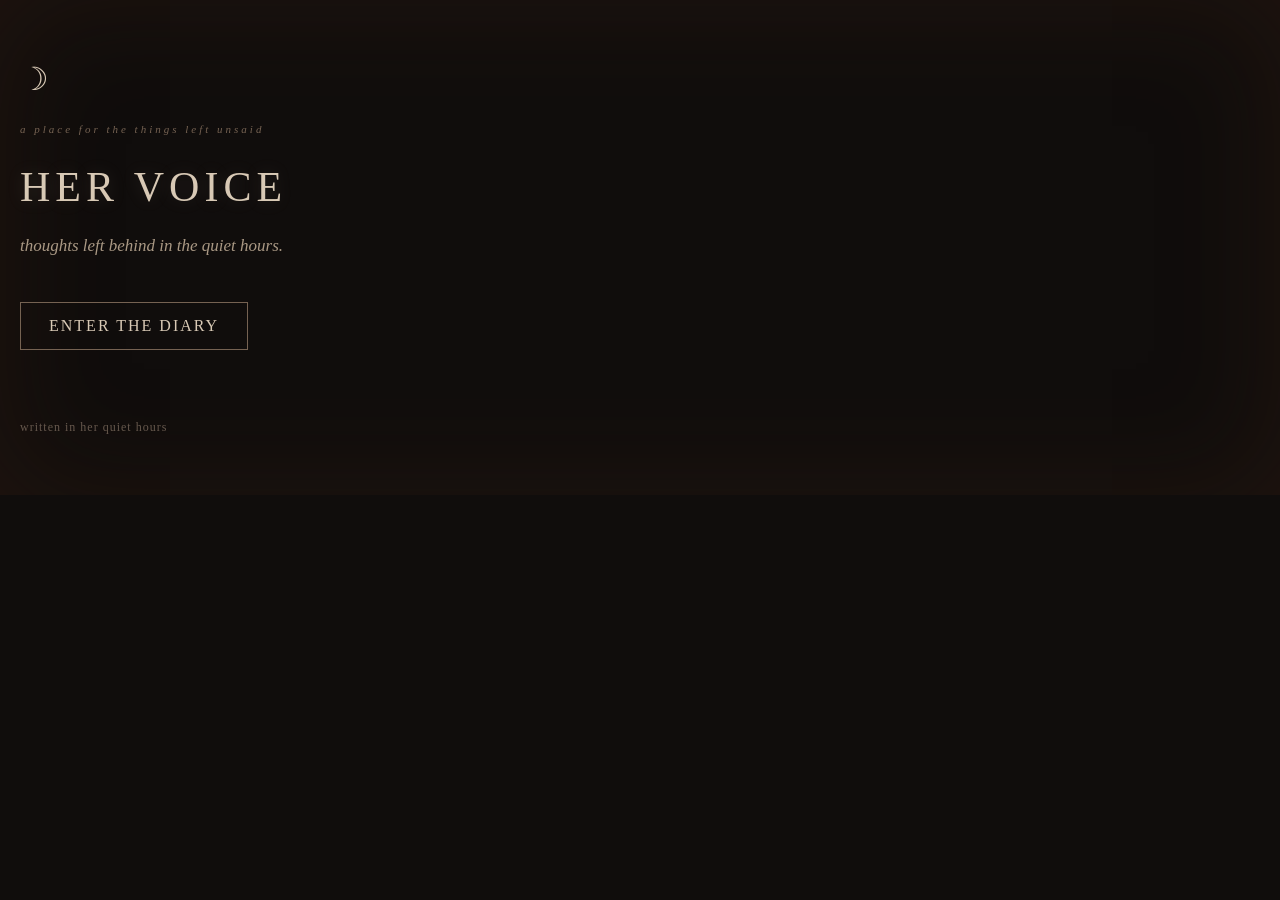
==== index.html @ bef8f1d9 "Add files via upload" ====
<!DOCTYPE html>
<html lang="en">
<head>
    <meta charset="UTF-8">
    <meta name="viewport" content="width=device-width, initial-scale=1.0">

  <title>Her Voice</title>

    <style>
        body {
    margin: 0;
    background: #100d0c;
    color: #d8c9b5;
    font-family: Georgia, serif;
    box-shadow: inset 0 0 120px rgba(80, 45, 25, 0.25);
        }

        .container {
            width: 85%;
            max-width: 700px;
            padding: 60px 20px;
        }

        .symbol {
            font-size: 32px;
            margin-bottom: 25px;
        }

        h1 {
    font-size: 42px;
    font-weight: normal;
    letter-spacing: 5px;
    margin-bottom: 20px;
    text-shadow: 0 0 18px rgba(216, 201, 181, 0.15);
        }

        .subtitle {
            font-style: italic;
            line-height: 1.8;
            color: #a99884;
            font-size: 17px;
            margin-bottom: 40px;
        }
      .welcome {
    color: #756252;
    font-size: 11px;
    letter-spacing: 3px;
    font-style: italic;
    margin-bottom: 25px;
      }

        .enter {
            display: inline-block;
            padding: 14px 28px;
            border: 1px solid #756252;
            color: #d8c9b5;
            text-decoration: none;
            letter-spacing: 2px;
            transition: 0.3s;
        }

        .enter:hover {
    background: #2a211d;
    letter-spacing: 3px;
        }

        .footer {
            margin-top: 70px;
            font-size: 12px;
            color: #66584d;
            letter-spacing: 1px;
        }
    </style>
</head>

<body>

    <div class="container">

        <div class="symbol">☽</div>

        <p class="welcome">a place for the things left unsaid</p>

<h1>HER VOICE</h1>

        <p class="subtitle">
    thoughts left behind in the quiet hours.
        </p>

        <a href="diary.html" class="enter">
            ENTER THE DIARY
        </a>

        <div class="footer">
            written in her quiet hours
        </div>

    </div>

</body>
</html>
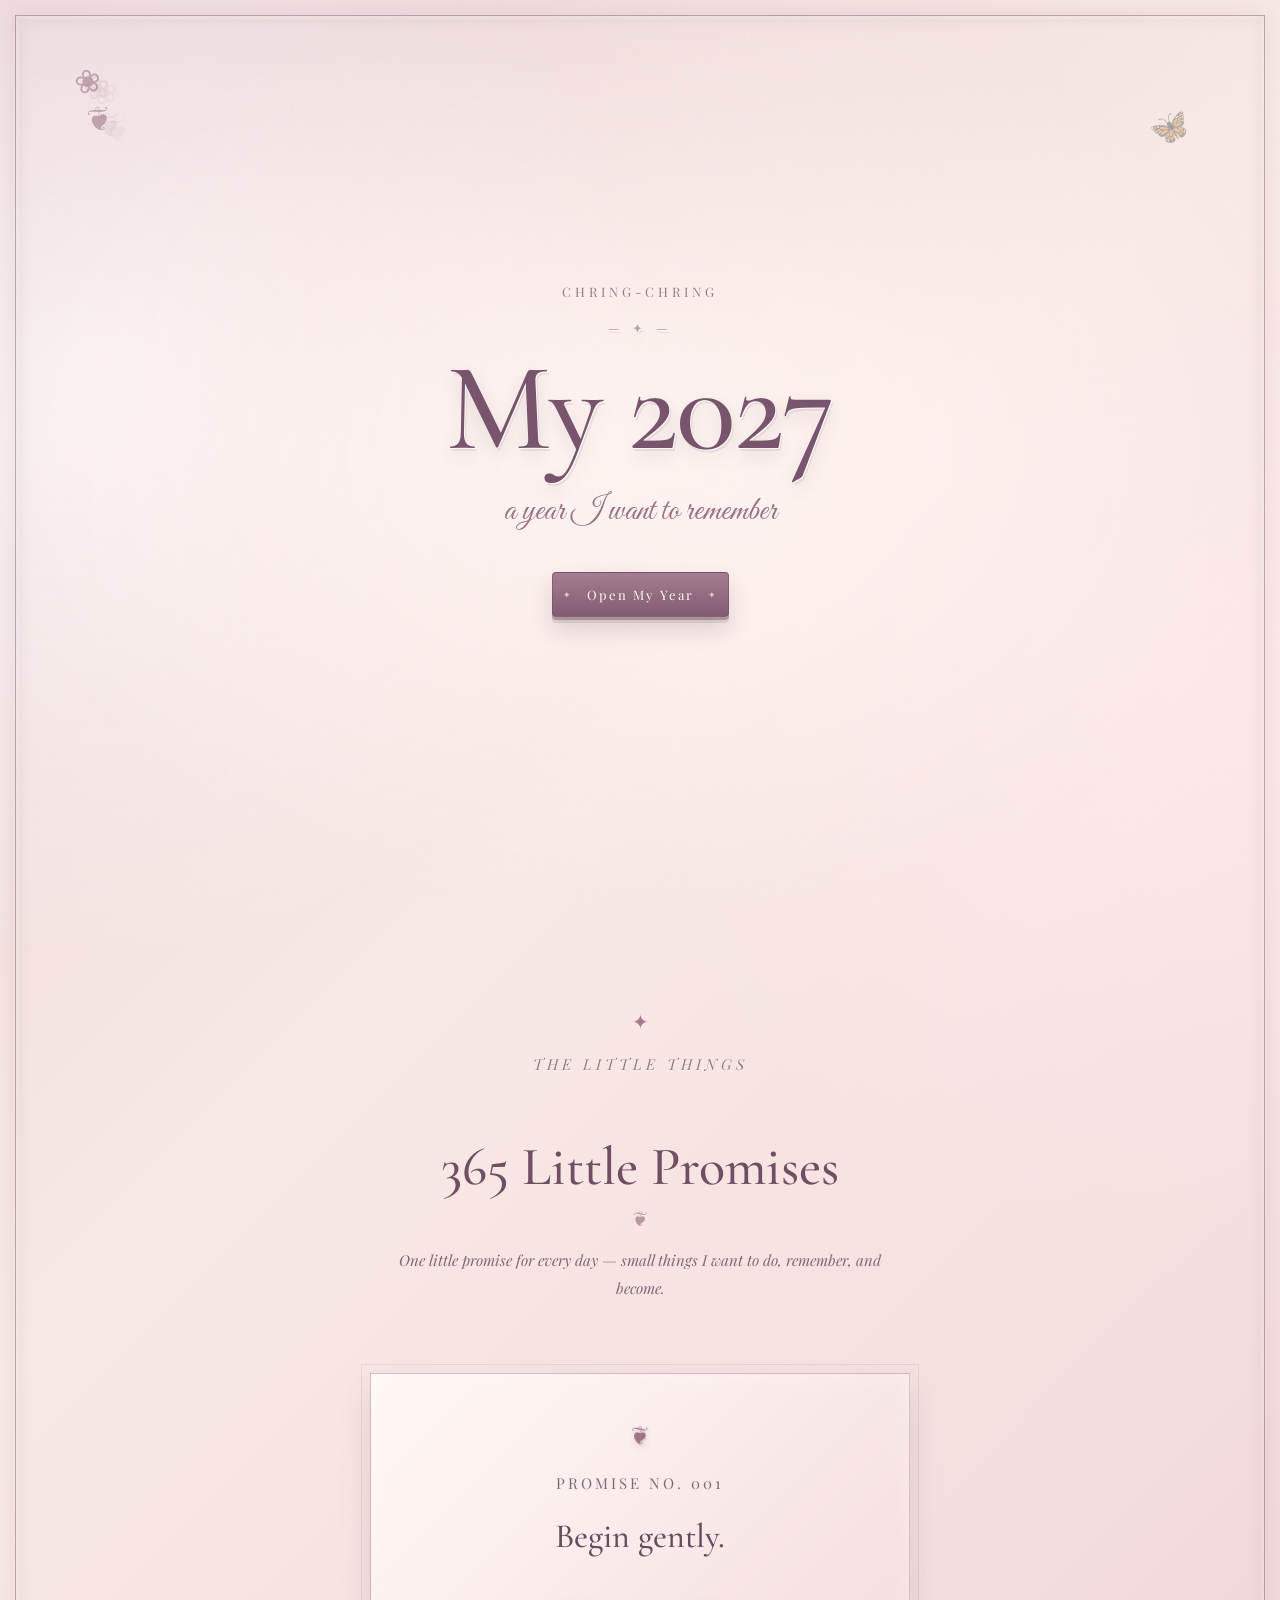
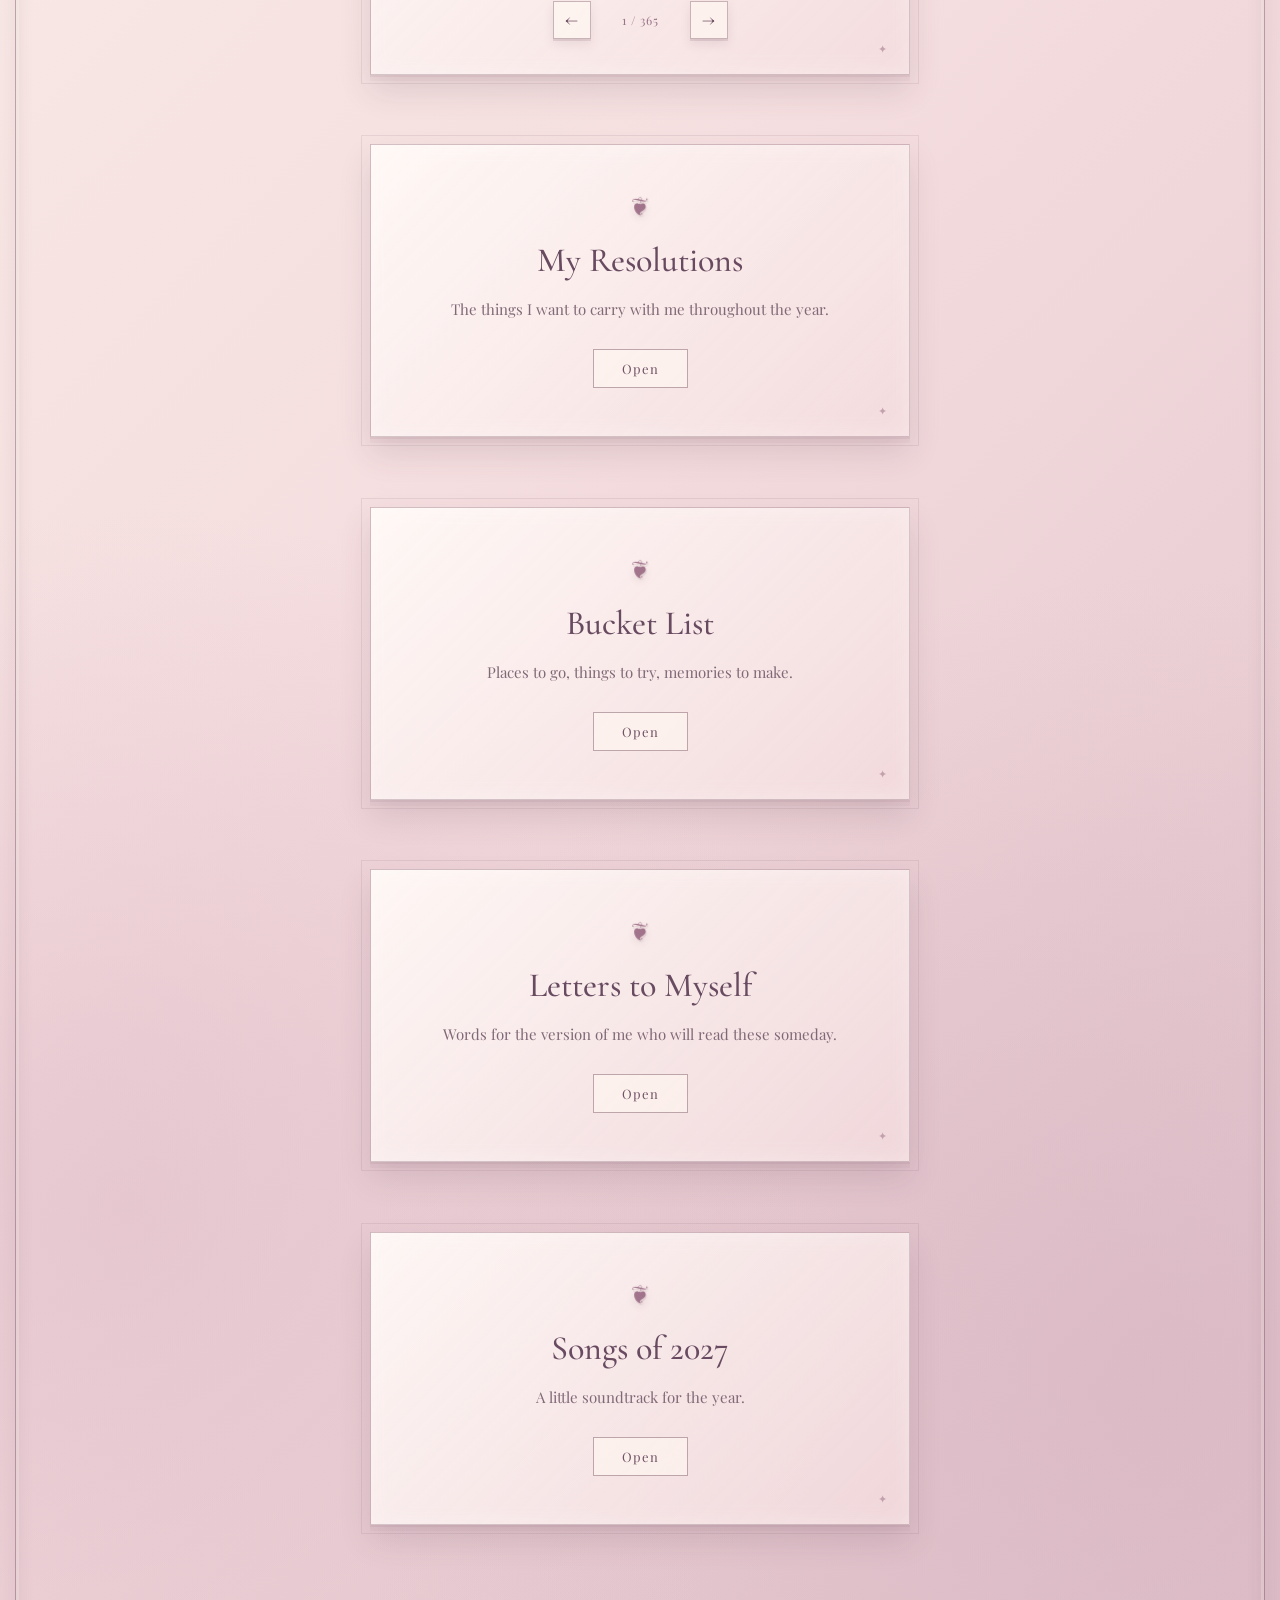
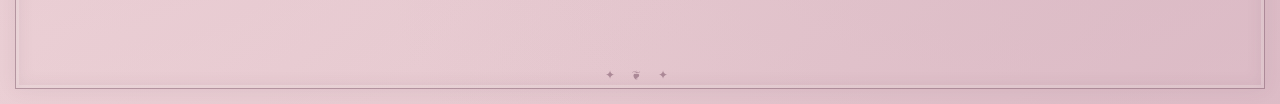
==== commit f6c6e4ee: "Add files via upload" ====
--- a/index.html
+++ b/index.html
@@ -1,101 +1,501 @@
-<!DOCTYPE html>
+ <!DOCTYPE html>
 <html lang="en">
+
 <head>
     <meta charset="UTF-8">
     <meta name="viewport" content="width=device-width, initial-scale=1.0">
 
-  <title>Her Voice</title>
-
-    <style>
-        body {
-    margin: 0;
-    background: #100d0c;
-    color: #d8c9b5;
-    font-family: Georgia, serif;
-    box-shadow: inset 0 0 120px rgba(80, 45, 25, 0.25);
-        }
-
-        .container {
-            width: 85%;
-            max-width: 700px;
-            padding: 60px 20px;
-        }
-
-        .symbol {
-            font-size: 32px;
-            margin-bottom: 25px;
-        }
-
-        h1 {
-    font-size: 42px;
-    font-weight: normal;
-    letter-spacing: 5px;
-    margin-bottom: 20px;
-    text-shadow: 0 0 18px rgba(216, 201, 181, 0.15);
-        }
-
-        .subtitle {
-            font-style: italic;
-            line-height: 1.8;
-            color: #a99884;
-            font-size: 17px;
-            margin-bottom: 40px;
-        }
-      .welcome {
-    color: #756252;
-    font-size: 11px;
-    letter-spacing: 3px;
-    font-style: italic;
-    margin-bottom: 25px;
-      }
-
-        .enter {
-            display: inline-block;
-            padding: 14px 28px;
-            border: 1px solid #756252;
-            color: #d8c9b5;
-            text-decoration: none;
-            letter-spacing: 2px;
-            transition: 0.3s;
-        }
-
-        .enter:hover {
-    background: #2a211d;
-    letter-spacing: 3px;
-        }
-
-        .footer {
-            margin-top: 70px;
-            font-size: 12px;
-            color: #66584d;
-            letter-spacing: 1px;
-        }
-    </style>
+    <title>My 2027</title>
+
+    <link rel="stylesheet" href="style.css">
 </head>
 
 <body>
 
-    <div class="container">
-
-        <div class="symbol">☽</div>
-
-        <p class="welcome">a place for the things left unsaid</p>
-
-<h1>HER VOICE</h1>
-
-        <p class="subtitle">
-    thoughts left behind in the quiet hours.
-        </p>
-
-        <a href="diary.html" class="enter">
-            ENTER THE DIARY
-        </a>
-
-        <div class="footer">
-            written in her quiet hours
-        </div>
-
-    </div>
+    <main class="page">
+
+        <!-- ==============================
+             HOME
+        =============================== -->
+
+        <section id="home" class="hero">
+
+            <p class="small-title">
+                CHring-Chring
+            </p>
+
+            <h1>
+                My 2027
+            </h1>
+
+            <p class="subtitle">
+                a year I want to remember
+            </p>
+
+            <button onclick="openYear()">
+                Open My Year
+            </button>
+
+        </section>
+
+
+        <!-- ==============================
+             JOURNAL
+        =============================== -->
+
+        <section id="main-content" class="content">
+
+            <p class="small-title">
+                the little things
+            </p>
+
+            <h2>
+                365 Little Promises
+            </h2>
+
+            <p>
+                One little promise for every day —
+                small things I want to do, remember,
+                and become.
+            </p>
+
+
+            <!-- PROMISES -->
+
+            <div class="card promise-card">
+
+    <p class="promise-number" id="promiseNumber">
+        Promise No. 001
+    </p>
+
+    <h3 id="promiseText">
+        Begin gently.
+    </h3>
+
+    <div class="promise-controls">
+
+        <button onclick="previousPromise()">
+            ←
+        </button>
+
+        <span id="promiseCounter">
+            1 / 365
+        </span>
+
+        <button onclick="nextPromise()">
+            →
+        </button>
+
+    </div>
+
+            </div>
+
+
+            <!-- RESOLUTIONS -->
+
+            <div class="card resolution-card">
+
+    <h3>
+        My Resolutions
+    </h3>
+
+    <p>
+        The things I want to carry
+        with me throughout the year.
+    </p>
+
+    <button class="card-button" onclick="openResolutions()">
+        Open
+    </button>
+
+</div>
+
+
+<div id="resolutions-content" class="hidden-section">
+
+    <div class="inner-page">
+
+        <p class="page-label">
+            a promise to myself
+        </p>
+
+        <h3>
+            My Resolutions
+        </h3>
+
+        <p class="inner-intro">
+            Things I want to practice,
+            become, and carry with me.
+        </p>
+
+        <div id="resolution-list">
+
+    <div class="written-entry">
+        <span>Take better care of myself.</span>
+        <button class="remove-resolution" onclick="this.parentElement.remove()">×</button>
+    </div>
+
+    <div class="written-entry">
+        <span>Keep learning and growing.</span>
+        <button class="remove-resolution" onclick="this.parentElement.remove()">×</button>
+    </div>
+
+    <div class="written-entry">
+        <span>Make time for the people I love.</span>
+        <button class="remove-resolution" onclick="this.parentElement.remove()">×</button>
+    </div>
+
+    <div class="written-entry">
+        <span>Protect my peace.</span>
+        <button class="remove-resolution" onclick="this.parentElement.remove()">×</button>
+    </div>
+
+    <div class="written-entry">
+        <span>Make memories worth keeping.</span>
+        <button class="remove-resolution" onclick="this.parentElement.remove()">×</button>
+    </div>
+
+        </div>
+
+
+        <div class="add-entry">
+
+            <input
+                type="text"
+                id="resolution-input"
+                placeholder="Write a new resolution..."
+            >
+
+            <button onclick="addResolution()">
+                + Add
+            </button>
+
+        </div>
+
+    </div>
+
+</div>
+
+            <!-- BUCKET LIST -->
+
+            <!-- BUCKET LIST -->
+
+<div class="card bucket-card">
+
+    <h3>
+        Bucket List
+    </h3>
+
+    <p>
+        Places to go,
+        things to try,
+        memories to make.
+    </p>
+
+    <button class="card-button" onclick="openBucketList()">
+        Open
+    </button>
+
+</div>
+
+
+<div id="bucket-content" class="hidden-section">
+
+    <div class="inner-page">
+
+        <p class="page-label">
+            things I want to experience
+        </p>
+
+        <h3>
+            My Bucket List
+        </h3>
+
+        <p class="inner-intro">
+            Little adventures, big dreams,
+            and memories waiting to happen.
+        </p>
+
+
+        <div id="bucket-list">
+
+            <div class="bucket-entry">
+                <span>Visit a place I've never been.</span>
+
+                <button
+                    class="complete-bucket"
+                    onclick="toggleBucket(this)">
+                    ☐
+                </button>
+
+                <button
+                    class="remove-bucket"
+                    onclick="removeBucket(this)">
+                    ×
+                </button>
+            </div>
+
+
+            <div class="bucket-entry">
+                <span>Try something completely new.</span>
+
+                <button
+                    class="complete-bucket"
+                    onclick="toggleBucket(this)">
+                    ☐
+                </button>
+
+                <button
+                    class="remove-bucket"
+                    onclick="removeBucket(this)">
+                    ×
+                </button>
+            </div>
+
+
+            <div class="bucket-entry">
+                <span>Watch the sunrise somewhere beautiful.</span>
+
+                <button
+                    class="complete-bucket"
+                    onclick="toggleBucket(this)">
+                    ☐
+                </button>
+
+                <button
+                    class="remove-bucket"
+                    onclick="removeBucket(this)">
+                    ×
+                </button>
+            </div>
+
+        </div>
+
+
+        <div class="add-entry">
+
+            <input
+                type="text"
+                id="bucket-input"
+                placeholder="Write something you want to do..."
+            >
+
+            <button onclick="addBucketItem()">
+                + Add
+            </button>
+
+        </div>
+
+    </div>
+
+</div>
+
+
+            <!-- LETTERS -->
+
+            <!-- LETTERS -->
+
+<div class="card letter-card">
+
+    <h3>
+        Letters to Myself
+    </h3>
+
+    <p>
+        Words for the version of me
+        who will read these someday.
+    </p>
+
+    <button class="card-button" onclick="openLetters()">
+        Open
+    </button>
+
+</div>
+
+
+<div id="letters-content" class="hidden-section">
+
+    <div class="inner-page">
+
+        <p class="page-label">
+            words I want to keep
+        </p>
+
+        <h3>
+            Letters to Myself
+        </h3>
+
+        <p class="inner-intro">
+            For the person I am,
+            the person I was,
+            and the person I am becoming.
+        </p>
+
+
+        <div id="letter-list">
+
+            <div class="letter-entry">
+
+                <div class="letter-heading">
+                    A letter to myself
+                </div>
+
+                <div class="letter-date">
+                    January 2027
+                </div>
+
+                <p>
+                    Dear me,<br><br>
+                    I hope you remember to be gentle
+                    with yourself this year.
+                </p>
+
+                <button
+                    class="remove-letter"
+                    onclick="removeLetter(this)">
+                    ×
+                </button>
+
+            </div>
+
+        </div>
+
+
+        <div class="letter-form">
+
+            <input
+                type="text"
+                id="letter-title"
+                placeholder="Letter title..."
+            >
+
+            <textarea
+                id="letter-text"
+                placeholder="Write your letter here..."
+            ></textarea>
+
+            <button onclick="addLetter()">
+                + Save Letter
+            </button>
+
+        </div>
+
+    </div>
+
+</div>
+
+
+           <!-- MUSIC -->
+
+<div class="card music-card">
+
+    <h3>
+        Songs of 2027
+    </h3>
+
+    <p>
+        A little soundtrack
+        for the year.
+    </p>
+
+    <button class="card-button" onclick="openMusic()">
+        Open
+    </button>
+
+</div>
+
+
+<div id="music-content" class="hidden-section">
+
+    <div class="inner-page">
+
+        <p class="page-label">
+            the soundtrack of my year
+        </p>
+
+        <h3>
+            Songs of 2027
+        </h3>
+
+        <p class="inner-intro">
+            Songs that found me,
+            stayed with me,
+            or reminded me of something.
+        </p>
+
+
+        <div id="song-list">
+
+            <div class="song-entry">
+
+                <div class="song-info">
+
+                    <div class="song-title">
+                        Ako Na Lang Muna
+                    </div>
+
+                    <div class="song-artist">
+                        Angela Ken
+                    </div>
+
+                </div>
+
+                <a
+    class="song-link"
+    href="https://open.spotify.com/track/2VjqZHM9qZaXRooxAwZfHm"
+    target="_blank"
+    rel="noopener noreferrer">
+    ♫
+                </a>
+
+                <button
+                    class="remove-song"
+                    onclick="removeSong(this)">
+                    ×
+                </button>
+
+            </div>
+
+        </div>
+
+
+        <div class="song-form">
+
+            <input
+                type="text"
+                id="song-title"
+                placeholder="Song title..."
+            >
+
+            <input
+                type="text"
+                id="song-artist"
+                placeholder="Artist..."
+            >
+
+            <input
+                type="url"
+                id="song-link"
+                placeholder="Paste Spotify link..."
+            >
+
+            <button onclick="addSong()">
+                + Add Song
+            </button>
+
+        </div>
+
+    </div>
+
+</div>
+
+        </section>
+
+    </main>
+
+
+    <script src="script.js"></script>
 
 </body>
+
 </html>
--- a/style.css
+++ b/style.css
@@ -0,0 +1,2017 @@
+@import url('https://fonts.googleapis.com/css2?family=Cormorant+Garamond:wght@400;500;600&family=Great+Vibes&family=Playfair+Display:ital,wght@0,400;0,500;1,400&display=swap');
+
+
+/* =========================================
+   MY 2027 — VINTAGE KEEPSAKE JOURNAL
+========================================= */
+
+* {
+    margin: 0;
+    padding: 0;
+    box-sizing: border-box;
+}
+
+html {
+    scroll-behavior: smooth;
+}
+
+body {
+    min-height: 100vh;
+
+    background:
+        radial-gradient(
+            circle at 50% 25%,
+            rgba(255, 247, 239, 0.95) 0%,
+            rgba(239, 216, 213, 0.88) 38%,
+            rgba(205, 176, 183, 0.92) 100%
+        );
+
+    color: #5d4a56;
+
+    font-family: "Cormorant Garamond", Georgia, serif;
+}
+
+
+/* =========================================
+   PAGE
+========================================= */
+
+.page {
+    min-height: 100vh;
+
+    position: relative;
+
+    overflow: hidden;
+}
+
+
+/* =========================================
+   ANTIQUE FRAME
+========================================= */
+
+.page::before {
+    content: "";
+
+    position: fixed;
+
+    top: 18px;
+    bottom: 18px;
+    left: 18px;
+    right: 18px;
+
+    border: 1px solid rgba(113, 78, 91, 0.38);
+
+    pointer-events: none;
+
+    z-index: 20;
+}
+
+.page::after {
+    content: "❦";
+
+    position: fixed;
+
+    left: 50%;
+    bottom: 18px;
+
+    transform: translateX(-50%);
+
+    font-size: 17px;
+
+    color: rgba(125, 86, 101, 0.58);
+
+    pointer-events: none;
+
+    z-index: 21;
+}
+
+
+/* =========================================
+   HERO
+========================================= */
+
+.hero {
+    min-height: 100vh;
+
+    display: flex;
+    flex-direction: column;
+
+    justify-content: center;
+    align-items: center;
+
+    text-align: center;
+
+    padding: 70px 35px;
+
+    position: relative;
+}
+
+
+/* soft floral atmosphere */
+
+.hero::before {
+    content: "❀";
+
+    position: absolute;
+
+    top: 9%;
+    left: 9%;
+
+    font-size: 42px;
+
+    color: rgba(145, 105, 123, 0.42);
+
+    transform: rotate(-15deg);
+}
+
+.hero::after {
+    content: "🦋";
+
+    position: absolute;
+
+    top: 18%;
+    right: 10%;
+
+    font-size: 28px;
+
+    opacity: 0.38;
+
+    transform: rotate(-12deg);
+}
+
+
+/* =========================================
+   SMALL TITLE
+========================================= */
+
+.small-title {
+    font-family: "Playfair Display", Georgia, serif;
+
+    font-size: 13px;
+
+    letter-spacing: 4px;
+
+    text-transform: uppercase;
+
+    color: #806273;
+
+    margin-bottom: 22px;
+
+    opacity: 0.85;
+}
+
+
+/* =========================================
+   MAIN TITLE
+========================================= */
+
+.hero h1 {
+    font-family: "Cormorant Garamond", Georgia, serif;
+
+    font-size: clamp(68px, 17vw, 125px);
+
+    font-weight: 500;
+
+    line-height: 0.9;
+
+    letter-spacing: -2px;
+
+    color: #76536b;
+
+    text-shadow:
+        1px 1px 0 rgba(255, 249, 244, 0.8),
+        0 3px 12px rgba(110, 76, 93, 0.10);
+}
+
+
+/* =========================================
+   SCRIPT ACCENT
+========================================= */
+
+.subtitle {
+    margin-top: 25px;
+
+    max-width: 430px;
+
+    font-family: "Great Vibes", cursive;
+
+    font-size: 34px;
+
+    font-weight: 400;
+
+    line-height: 1.3;
+
+    color: #9b7186;
+}
+
+
+/* =========================================
+   HERO BUTTON
+========================================= */
+
+.hero button {
+    margin-top: 38px;
+
+    padding: 13px 34px;
+
+    border: 1px solid rgba(116, 78, 96, 0.55);
+
+    background:
+        linear-gradient(
+            rgba(155, 111, 132, 0.75),
+            rgba(126, 87, 108, 0.78)
+        );
+
+    color: #fff8f2;
+
+    font-family: "Playfair Display", Georgia, serif;
+
+    font-size: 13px;
+
+    letter-spacing: 1.5px;
+
+    cursor: pointer;
+
+    box-shadow:
+        0 5px 16px rgba(99, 69, 84, 0.16);
+
+    transition:
+        transform 0.3s ease,
+        box-shadow 0.3s ease,
+        background 0.3s ease;
+}
+
+.hero button:hover {
+    transform: translateY(-3px);
+
+    box-shadow:
+        0 9px 22px rgba(99, 69, 84, 0.22);
+
+    background:
+        linear-gradient(
+            rgba(126, 87, 108, 0.88),
+            rgba(105, 71, 91, 0.9)
+        );
+}
+
+
+/* =========================================
+   CONTENT
+========================================= */
+
+.content {
+    min-height: 100vh;
+
+    max-width: 900px;
+
+    margin: auto;
+
+    padding: 110px 35px;
+
+    text-align: center;
+
+    position: relative;
+}
+
+.content::before {
+    content: "✦";
+
+    display: block;
+
+    margin-bottom: 15px;
+
+    font-size: 20px;
+
+    color: #a77c90;
+}
+
+.content h2 {
+    font-family: "Cormorant Garamond", Georgia, serif;
+
+    font-size: 54px;
+
+    font-weight: 500;
+
+    color: #704f64;
+
+    margin-bottom: 15px;
+}
+
+.content > p {
+    max-width: 520px;
+
+    margin: 0 auto 55px;
+
+    font-family: "Playfair Display", Georgia, serif;
+
+    font-size: 15px;
+
+    font-style: italic;
+
+    line-height: 1.9;
+
+    color: #806877;
+}
+
+
+/* =========================================
+   DIARY CARDS
+========================================= */
+
+.card {
+    max-width: 540px;
+
+    margin: 70px auto;
+
+    padding: 48px 35px;
+
+    position: relative;
+
+    background:
+        linear-gradient(
+            rgba(255, 248, 241, 0.82),
+            rgba(244, 225, 224, 0.68)
+        );
+
+    border: 1px solid rgba(126, 91, 105, 0.35);
+
+    box-shadow:
+        0 14px 35px rgba(93, 64, 80, 0.12);
+
+    outline: 1px solid rgba(126, 91, 105, 0.13);
+
+    outline-offset: 8px;
+
+    transition:
+        transform 0.35s ease,
+        box-shadow 0.35s ease;
+}
+
+
+/* floral ornament */
+
+.card::before {
+    content: "❦";
+
+    display: block;
+
+    margin-bottom: 18px;
+
+    font-size: 22px;
+
+    color: #a4778c;
+}
+
+
+/* tiny star */
+
+.card::after {
+    content: "✦";
+
+    position: absolute;
+
+    bottom: 18px;
+    right: 22px;
+
+    font-size: 11px;
+
+    color: #a98294;
+
+    opacity: 0.65;
+}
+
+.card:hover {
+    transform: translateY(-4px);
+
+    box-shadow:
+        0 20px 40px rgba(93, 64, 80, 0.16);
+}
+
+.card h3 {
+    font-family: "Cormorant Garamond", Georgia, serif;
+
+    font-size: 34px;
+
+    font-weight: 500;
+
+    margin-bottom: 14px;
+
+    color: #684b60;
+}
+
+.card p {
+    font-family: "Playfair Display", Georgia, serif;
+
+    font-size: 15px;
+
+    line-height: 1.9;
+
+    color: #806977;
+}
+
+
+/* =========================================
+   PROMISE NAVIGATION
+========================================= */
+
+.promise-card {
+    padding-bottom: 35px;
+}
+
+.promise-number {
+    font-family: "Playfair Display", Georgia, serif;
+
+    font-size: 12px;
+
+    letter-spacing: 3px;
+
+    text-transform: uppercase;
+
+    color: #98758a;
+
+    margin-bottom: 18px;
+}
+
+.promise-card h3 {
+    min-height: 55px;
+}
+
+.promise-controls {
+    display: flex;
+
+    align-items: center;
+
+    justify-content: center;
+
+    gap: 22px;
+
+    margin-top: 30px;
+}
+
+.promise-controls button {
+    width: 38px;
+    height: 38px;
+
+    border: 1px solid rgba(126, 91, 105, 0.42);
+
+    background: rgba(255, 247, 241, 0.65);
+
+    color: #77586b;
+
+    font-family: "Cormorant Garamond", Georgia, serif;
+
+    font-size: 20px;
+
+    cursor: pointer;
+
+    transition:
+        background 0.3s ease,
+        color 0.3s ease,
+        transform 0.3s ease;
+}
+
+.promise-controls button:hover {
+    background: #77586b;
+
+    color: #fff8f2;
+
+    transform: translateY(-2px);
+}
+
+.promise-controls span {
+    min-width: 55px;
+
+    font-family: "Playfair Display", Georgia, serif;
+
+    font-size: 12px;
+
+    letter-spacing: 1px;
+
+    color: #98758a;
+}
+
+
+/* =========================================
+   CARD BUTTONS
+========================================= */
+
+.card-button {
+    margin-top: 25px;
+
+    padding: 10px 28px;
+
+    border: 1px solid rgba(126, 91, 105, 0.5);
+
+    background: rgba(255, 247, 241, 0.62);
+
+    color: #705366;
+
+    font-family: "Playfair Display", Georgia, serif;
+
+    font-size: 13px;
+
+    letter-spacing: 1px;
+
+    cursor: pointer;
+
+    transition:
+        background 0.3s ease,
+        color 0.3s ease,
+        transform 0.3s ease;
+}
+
+.card-button:hover {
+    background: #77586b;
+
+    color: #fff8f2;
+
+    transform: translateY(-2px);
+}
+
+
+/* =========================================
+   HIDDEN SECTIONS
+========================================= */
+
+.hidden-section {
+    display: none;
+}
+
+.hidden-section.show {
+    display: block;
+}
+
+
+/* =========================================
+   INNER JOURNAL PAGE
+========================================= */
+
+.inner-page {
+    max-width: 540px;
+
+    margin: 50px auto;
+
+    padding: 55px 35px;
+
+    position: relative;
+
+    background:
+        linear-gradient(
+            rgba(255, 248, 241, 0.88),
+            rgba(244, 225, 224, 0.74)
+        );
+
+    border: 1px solid rgba(126, 91, 105, 0.34);
+
+    outline: 1px solid rgba(126, 91, 105, 0.13);
+
+    outline-offset: 8px;
+
+    box-shadow:
+        0 14px 35px rgba(93, 64, 80, 0.12);
+}
+
+
+/* decorative corner */
+
+.inner-page::before {
+    content: "❀";
+
+    position: absolute;
+
+    top: 12px;
+    left: 15px;
+
+    font-size: 20px;
+
+    color: rgba(157, 111, 133, 0.42);
+}
+
+
+/* =========================================
+   PAGE LABEL
+========================================= */
+
+.page-label {
+    font-family: "Playfair Display", Georgia, serif;
+
+    font-size: 11px;
+
+    letter-spacing: 3px;
+
+    text-transform: uppercase;
+
+    color: #98758a;
+
+    margin-bottom: 18px;
+}
+
+.inner-page h3 {
+    font-family: "Cormorant Garamond", Georgia, serif;
+
+    font-size: 38px;
+
+    font-weight: 500;
+
+    color: #684b60;
+
+    margin-bottom: 14px;
+}
+
+.inner-intro {
+    font-family: "Playfair Display", Georgia, serif;
+
+    font-size: 14px;
+
+    font-style: italic;
+
+    line-height: 1.8;
+
+    color: #806977;
+
+    margin-bottom: 35px;
+}
+
+
+/* =========================================
+   RESOLUTIONS
+========================================= */
+
+.written-entry {
+    display: flex;
+
+    align-items: center;
+
+    justify-content: space-between;
+
+    gap: 15px;
+
+    padding: 16px 5px;
+
+    border-bottom: 1px solid rgba(126, 91, 105, 0.20);
+
+    font-family: "Playfair Display", Georgia, serif;
+
+    font-size: 15px;
+
+    line-height: 1.7;
+
+    color: #695565;
+
+    text-align: left;
+}
+
+.written-entry span {
+    flex: 1;
+}
+
+.remove-resolution {
+    flex-shrink: 0;
+
+    border: none;
+
+    background: transparent;
+
+    color: #a17c8e;
+
+    font-family: Georgia, serif;
+
+    font-size: 20px;
+
+    line-height: 1;
+
+    cursor: pointer;
+
+    padding: 3px 6px;
+
+    opacity: 0.65;
+
+    transition:
+        color 0.2s ease,
+        opacity 0.2s ease,
+        transform 0.2s ease;
+}
+
+.remove-resolution:hover {
+    color: #704f64;
+
+    opacity: 1;
+
+    transform: scale(1.15);
+}
+
+
+/* =========================================
+   ADD ENTRY
+========================================= */
+
+.add-entry {
+    display: flex;
+
+    gap: 10px;
+
+    margin-top: 30px;
+}
+
+.add-entry input {
+    flex: 1;
+
+    min-width: 0;
+
+    padding: 11px 13px;
+
+    border: 1px solid rgba(126, 91, 105, 0.30);
+
+    background: rgba(255, 250, 246, 0.70);
+
+    color: #5d4a56;
+
+    font-family: "Playfair Display", Georgia, serif;
+
+    font-size: 13px;
+
+    outline: none;
+}
+
+.add-entry input:focus {
+    border-color: #98758a;
+}
+
+.add-entry button {
+    padding: 10px 18px;
+
+    border: 1px solid rgba(126, 91, 105, 0.45);
+
+    background: rgba(255, 247, 241, 0.65);
+
+    color: #705366;
+
+    font-family: "Playfair Display", Georgia, serif;
+
+    font-size: 13px;
+
+    cursor: pointer;
+
+    white-space: nowrap;
+
+    transition:
+        background 0.3s ease,
+        color 0.3s ease;
+}
+
+.add-entry button:hover {
+    background: #77586b;
+
+    color: #fff8f2;
+}
+
+
+/* =========================================
+   BUCKET LIST
+========================================= */
+
+.bucket-entry {
+    display: flex;
+
+    align-items: center;
+
+    gap: 10px;
+
+    padding: 16px 5px;
+
+    border-bottom: 1px solid rgba(126, 91, 105, 0.20);
+
+    font-family: "Playfair Display", Georgia, serif;
+
+    font-size: 15px;
+
+    line-height: 1.7;
+
+    color: #695565;
+
+    text-align: left;
+}
+
+.bucket-entry span {
+    flex: 1;
+}
+
+.complete-bucket,
+.remove-bucket {
+    flex-shrink: 0;
+
+    border: none;
+
+    background: transparent;
+
+    font-family: Georgia, serif;
+
+    cursor: pointer;
+
+    padding: 3px 5px;
+
+    transition:
+        opacity 0.2s ease,
+        transform 0.2s ease;
+}
+
+.complete-bucket {
+    font-size: 18px;
+
+    color: #947287;
+}
+
+.remove-bucket {
+    font-size: 20px;
+
+    color: #a17c8e;
+
+    opacity: 0.65;
+}
+
+.complete-bucket:hover,
+.remove-bucket:hover {
+    opacity: 1;
+
+    transform: scale(1.15);
+}
+
+.bucket-entry.completed span {
+    text-decoration: line-through;
+
+    opacity: 0.55;
+}
+
+.bucket-entry.completed .complete-bucket {
+    color: #704f64;
+}
+
+
+/* =========================================
+   LETTERS TO MYSELF
+========================================= */
+
+.letter-entry {
+    position: relative;
+
+    margin-bottom: 35px;
+
+    padding: 28px 25px;
+
+    text-align: left;
+
+    border: 1px solid rgba(126, 91, 105, 0.22);
+
+    background:
+        rgba(255, 248, 241, 0.48);
+
+    box-shadow:
+        0 5px 15px rgba(93, 64, 80, 0.05);
+}
+
+.letter-heading {
+    font-family: "Cormorant Garamond", Georgia, serif;
+
+    font-size: 26px;
+
+    color: #684b60;
+
+    margin-bottom: 5px;
+}
+
+.letter-date {
+    font-family: "Playfair Display", Georgia, serif;
+
+    font-size: 11px;
+
+    letter-spacing: 2px;
+
+    text-transform: uppercase;
+
+    color: #a17c8e;
+
+    margin-bottom: 20px;
+}
+
+.letter-entry p {
+    font-family: "Playfair Display", Georgia, serif;
+
+    font-size: 14px;
+
+    line-height: 2;
+
+    color: #705d69;
+
+    white-space: pre-line;
+}
+
+.remove-letter {
+    position: absolute;
+
+    top: 12px;
+
+    right: 12px;
+
+    border: none;
+
+    background: transparent;
+
+    color: #a17c8e;
+
+    font-size: 20px;
+
+    cursor: pointer;
+
+    opacity: 0.65;
+
+    padding: 3px 6px;
+
+    transition:
+        opacity 0.2s ease,
+        transform 0.2s ease;
+}
+
+.remove-letter:hover {
+    opacity: 1;
+
+    transform: scale(1.15);
+}
+
+
+/* =========================================
+   LETTER FORM
+========================================= */
+
+.letter-form {
+    margin-top: 35px;
+
+    display: flex;
+
+    flex-direction: column;
+
+    gap: 12px;
+}
+
+.letter-form input,
+.letter-form textarea {
+    width: 100%;
+
+    border: 1px solid rgba(126, 91, 105, 0.30);
+
+    background: rgba(255, 250, 246, 0.70);
+
+    color: #5d4a56;
+
+    font-family: "Playfair Display", Georgia, serif;
+
+    font-size: 14px;
+
+    outline: none;
+}
+
+.letter-form input {
+    padding: 12px 14px;
+}
+
+.letter-form textarea {
+    min-height: 180px;
+
+    padding: 14px;
+
+    resize: vertical;
+
+    line-height: 1.8;
+}
+
+.letter-form input:focus,
+.letter-form textarea:focus {
+    border-color: #98758a;
+}
+
+.letter-form button {
+    align-self: center;
+
+    padding: 11px 25px;
+
+    border: 1px solid rgba(126, 91, 105, 0.48);
+
+    background: rgba(255, 247, 241, 0.65);
+
+    color: #705366;
+
+    font-family: "Playfair Display", Georgia, serif;
+
+    font-size: 13px;
+
+    letter-spacing: 1px;
+
+    cursor: pointer;
+
+    transition:
+        background 0.3s ease,
+        color 0.3s ease;
+}
+
+.letter-form button:hover {
+    background: #77586b;
+
+    color: #fff8f2;
+}
+
+
+/* =========================================
+   SONGS OF 2027
+========================================= */
+
+.song-entry {
+    display: flex;
+
+    align-items: center;
+
+    gap: 12px;
+
+    padding: 20px 5px;
+
+    border-bottom: 1px solid rgba(126, 91, 105, 0.20);
+
+    text-align: left;
+}
+
+.song-info {
+    flex: 1;
+}
+
+.song-title {
+    font-family: "Cormorant Garamond", Georgia, serif;
+
+    font-size: 25px;
+
+    color: #684b60;
+
+    margin-bottom: 3px;
+}
+
+.song-artist {
+    font-family: "Playfair Display", Georgia, serif;
+
+    font-size: 12px;
+
+    letter-spacing: 1px;
+
+    color: #a17c8e;
+}
+
+.song-link {
+    width: 34px;
+    height: 34px;
+
+    display: flex;
+
+    align-items: center;
+    justify-content: center;
+
+    border: 1px solid rgba(126, 91, 105, 0.35);
+
+    background: rgba(255, 247, 241, 0.55);
+
+    color: #77586b;
+
+    text-decoration: none;
+
+    font-size: 16px;
+
+    transition:
+        background 0.2s ease,
+        color 0.2s ease,
+        transform 0.2s ease;
+}
+
+.song-link:hover {
+    background: #77586b;
+
+    color: #fff8f2;
+
+    transform: translateY(-2px);
+}
+
+.remove-song {
+    border: none;
+
+    background: transparent;
+
+    color: #a17c8e;
+
+    font-family: Georgia, serif;
+
+    font-size: 20px;
+
+    cursor: pointer;
+
+    opacity: 0.65;
+
+    padding: 3px 5px;
+
+    transition:
+        opacity 0.2s ease,
+        transform 0.2s ease;
+}
+
+.remove-song:hover {
+    opacity: 1;
+
+    transform: scale(1.15);
+}
+
+
+/* =========================================
+   SONG FORM
+========================================= */
+
+.song-form {
+    display: flex;
+
+    flex-direction: column;
+
+    gap: 10px;
+
+    margin-top: 30px;
+}
+
+.song-form input {
+    width: 100%;
+
+    padding: 12px 14px;
+
+    border: 1px solid rgba(126, 91, 105, 0.30);
+
+    background: rgba(255, 250, 246, 0.70);
+
+    color: #5d4a56;
+
+    font-family: "Playfair Display", Georgia, serif;
+
+    font-size: 13px;
+
+    outline: none;
+}
+
+.song-form input:focus {
+    border-color: #98758a;
+}
+
+.song-form button {
+    align-self: center;
+
+    padding: 11px 25px;
+
+    border: 1px solid rgba(126, 91, 105, 0.48);
+
+    background: rgba(255, 247, 241, 0.65);
+
+    color: #705366;
+
+    font-family: "Playfair Display", Georgia, serif;
+
+    font-size: 13px;
+
+    letter-spacing: 1px;
+
+    cursor: pointer;
+
+    transition:
+        background 0.3s ease,
+        color 0.3s ease;
+}
+
+.song-form button:hover {
+    background: #77586b;
+
+    color: #fff8f2;
+}
+
+
+/* =========================================
+   MOBILE
+========================================= */
+
+@media (max-width: 600px) {
+
+    .page::before {
+        top: 10px;
+        bottom: 10px;
+        left: 10px;
+        right: 10px;
+    }
+
+    .hero {
+        padding: 60px 30px;
+    }
+
+    .hero::before {
+        top: 8%;
+        left: 7%;
+
+        font-size: 30px;
+    }
+
+    .hero::after {
+        top: 14%;
+        right: 7%;
+
+        font-size: 22px;
+    }
+
+    .small-title {
+        font-size: 10px;
+
+        letter-spacing: 3px;
+    }
+
+    .hero h1 {
+        font-size: 70px;
+    }
+
+    .subtitle {
+        font-size: 30px;
+    }
+
+    .content {
+        padding: 90px 30px;
+    }
+
+    .content h2 {
+        font-size: 43px;
+    }
+
+    .card {
+        padding: 38px 25px;
+    }
+
+    .inner-page {
+        padding: 45px 25px;
+    }
+
+    .add-entry {
+        flex-direction: column;
+    }
+
+    .add-entry button {
+        width: 100%;
+    }
+
+    .bucket-entry {
+        font-size: 14px;
+    }
+
+    .song-title {
+        font-size: 21px;
+    }
+
+    .song-entry {
+        gap: 8px;
+    }
+}
+/* =========================================
+   KEEPSAKE JOURNAL — FINAL VISUAL LAYER
+========================================= */
+
+body {
+    background:
+        radial-gradient(
+            circle at 8% 12%,
+            rgba(255, 255, 255, 0.65) 0,
+            transparent 18%
+        ),
+        radial-gradient(
+            circle at 92% 20%,
+            rgba(255, 235, 239, 0.7) 0,
+            transparent 20%
+        ),
+        radial-gradient(
+            circle at 10% 85%,
+            rgba(224, 190, 202, 0.65) 0,
+            transparent 23%
+        ),
+        radial-gradient(
+            circle at 90% 90%,
+            rgba(216, 181, 194, 0.7) 0,
+            transparent 25%
+        ),
+        linear-gradient(
+            135deg,
+            #ead3d7 0%,
+            #f8e9e5 30%,
+            #f5dedf 55%,
+            #dfc0c9 100%
+        );
+
+    position: relative;
+}
+
+
+/* =========================================
+   PAPER TEXTURE
+========================================= */
+
+body::before {
+    content: "";
+
+    position: fixed;
+
+    inset: 0;
+
+    pointer-events: none;
+
+    z-index: 0;
+
+    opacity: 0.16;
+
+    background-image:
+        radial-gradient(
+            circle at 20% 30%,
+            rgba(105, 73, 88, 0.35) 0,
+            transparent 1px
+        ),
+        radial-gradient(
+            circle at 70% 60%,
+            rgba(105, 73, 88, 0.25) 0,
+            transparent 1px
+        );
+
+    background-size:
+        17px 17px,
+        23px 23px;
+}
+
+
+/* =========================================
+   INNER ANTIQUE FRAME
+========================================= */
+
+.page::before {
+    top: 15px;
+    bottom: 15px;
+    left: 15px;
+    right: 15px;
+
+    border:
+        1px solid rgba(113, 78, 91, 0.45);
+
+    box-shadow:
+        inset 0 0 0 6px rgba(255, 246, 242, 0.15),
+        inset 0 0 35px rgba(115, 78, 96, 0.07);
+}
+
+.page::after {
+    content: "✦  ❦  ✦";
+
+    left: 50%;
+    bottom: 22px;
+
+    transform: translateX(-50%);
+
+    width: 150px;
+
+    text-align: center;
+
+    font-size: 12px;
+
+    letter-spacing: 7px;
+
+    color: rgba(126, 86, 105, 0.55);
+}
+
+
+/* =========================================
+   HERO — DREAMY BOOK COVER
+========================================= */
+
+.hero {
+    background:
+        radial-gradient(
+            ellipse at center,
+            rgba(255, 249, 245, 0.72) 0%,
+            rgba(255, 241, 238, 0.38) 45%,
+            transparent 75%
+        );
+
+    z-index: 1;
+}
+
+
+/* =========================================
+   DECORATIVE CORNERS
+========================================= */
+
+.hero {
+    isolation: isolate;
+}
+
+.hero::before {
+    content: "❀\A  ❦";
+
+    white-space: pre;
+
+    top: 7%;
+    left: 6%;
+
+    font-size: 32px;
+
+    line-height: 1.2;
+
+    color: rgba(135, 91, 112, 0.48);
+
+    transform: rotate(-12deg);
+
+    text-shadow:
+        20px 18px 0 rgba(166, 116, 137, 0.25),
+        38px 42px 0 rgba(178, 131, 148, 0.18);
+}
+
+.hero::after {
+    content: "🦋";
+
+    top: 12%;
+    right: 7%;
+
+    font-size: 32px;
+
+    opacity: 0.42;
+
+    transform: rotate(-18deg);
+
+    filter:
+        sepia(0.25)
+        saturate(0.65);
+}
+
+
+/* =========================================
+   SMALL TITLE
+========================================= */
+
+.small-title {
+    position: relative;
+
+    color: #876477;
+
+    text-shadow:
+        0 1px 0 rgba(255, 255, 255, 0.7);
+}
+
+
+/* =========================================
+   MAIN TITLE
+========================================= */
+
+.hero h1 {
+    color: #79546d;
+
+    text-shadow:
+        1px 1px 0 rgba(255, 250, 247, 0.9),
+        0 4px 18px rgba(108, 72, 92, 0.12);
+
+    position: relative;
+}
+
+
+/* little ornament above title */
+
+.hero h1::before {
+    content: "—  ✦  —";
+
+    display: block;
+
+    font-family: "Playfair Display", Georgia, serif;
+
+    font-size: 13px;
+
+    letter-spacing: 5px;
+
+    margin-bottom: 18px;
+
+    color: rgba(132, 91, 111, 0.55);
+}
+
+
+/* =========================================
+   SCRIPT
+========================================= */
+
+.subtitle {
+    color: #9b7187;
+
+    text-shadow:
+        0 1px 0 rgba(255, 250, 247, 0.75);
+}
+
+
+/* =========================================
+   HERO BUTTON — OLD RIBBON FEEL
+========================================= */
+
+.hero button {
+    position: relative;
+
+    border:
+        1px solid rgba(112, 76, 96, 0.55);
+
+    border-radius: 3px;
+
+    background:
+        linear-gradient(
+            180deg,
+            rgba(157, 111, 132, 0.9),
+            rgba(119, 80, 103, 0.92)
+        );
+
+    box-shadow:
+        0 4px 0 rgba(103, 68, 88, 0.18),
+        0 8px 20px rgba(92, 61, 79, 0.18);
+
+    letter-spacing: 2px;
+}
+
+.hero button::before,
+.hero button::after {
+    content: "✦";
+
+    position: absolute;
+
+    top: 50%;
+
+    transform: translateY(-50%);
+
+    font-size: 9px;
+
+    color: rgba(255, 244, 238, 0.7);
+}
+
+.hero button::before {
+    left: 10px;
+}
+
+.hero button::after {
+    right: 10px;
+}
+
+
+/* =========================================
+   CONTENT TITLE ORNAMENT
+========================================= */
+
+.content h2::after {
+    content: "❦";
+
+    display: block;
+
+    margin-top: 8px;
+
+    font-size: 20px;
+
+    color: rgba(157, 111, 133, 0.65);
+}
+
+
+/* =========================================
+   DIARY CARDS — PAPER WITH DEPTH
+========================================= */
+
+.card {
+    background:
+        linear-gradient(
+            135deg,
+            rgba(255, 250, 247, 0.92),
+            rgba(244, 220, 222, 0.78)
+        );
+
+    border:
+        1px solid rgba(124, 87, 105, 0.32);
+
+    box-shadow:
+        0 3px 0 rgba(126, 86, 105, 0.07),
+        0 14px 32px rgba(91, 61, 78, 0.13),
+        inset 0 0 30px rgba(255, 255, 255, 0.28);
+
+    outline:
+        1px solid rgba(126, 91, 105, 0.12);
+
+    outline-offset: 8px;
+}
+
+
+/* corner ornament */
+
+.card::before {
+    content: "❦";
+
+    font-size: 24px;
+
+    color: #a2748b;
+}
+
+
+/* =========================================
+   INNER PAGES
+========================================= */
+
+.inner-page {
+    background:
+        linear-gradient(
+            135deg,
+            rgba(255, 250, 247, 0.94),
+            rgba(244, 220, 222, 0.80)
+        );
+
+    box-shadow:
+        0 3px 0 rgba(126, 86, 105, 0.06),
+        0 15px 35px rgba(91, 61, 78, 0.13),
+        inset 0 0 35px rgba(255, 255, 255, 0.25);
+
+    border:
+        1px solid rgba(124, 87, 105, 0.30);
+}
+
+.inner-page::before {
+    content: "❀";
+
+    color: rgba(157, 111, 133, 0.5);
+
+    font-size: 22px;
+}
+
+
+/* =========================================
+   SECTION HEADINGS
+========================================= */
+
+.inner-page h3 {
+    color: #704f64;
+
+    text-shadow:
+        0 1px 0 rgba(255, 255, 255, 0.7);
+}
+
+
+/* =========================================
+   INPUTS — HANDWRITTEN PAGE FEEL
+========================================= */
+
+.add-entry input,
+.letter-form input,
+.letter-form textarea,
+.song-form input {
+    background:
+        rgba(255, 249, 246, 0.72);
+
+    border:
+        1px solid rgba(126, 91, 105, 0.27);
+
+    box-shadow:
+        inset 0 1px 5px rgba(100, 68, 84, 0.04);
+}
+
+
+/* =========================================
+   MOBILE
+========================================= */
+
+@media (max-width: 600px) {
+
+    .hero::before {
+        top: 8%;
+        left: 4%;
+
+        font-size: 25px;
+    }
+
+    .hero::after {
+        top: 11%;
+        right: 4%;
+
+        font-size: 24px;
+    }
+
+    .hero h1::before {
+        font-size: 10px;
+
+        letter-spacing: 3px;
+
+        margin-bottom: 14px;
+    }
+
+    .card {
+        outline-offset: 6px;
+    }
+
+    .inner-page {
+        outline-offset: 6px;
+    }
+}
+/* =========================================
+   3D KEEPSAKE — DEPTH & DIMENSION
+========================================= */
+
+/* Give the whole page a soft physical-paper depth */
+.page {
+    perspective: 1200px;
+}
+
+
+/* =========================================
+   3D ANTIQUE FRAME
+========================================= */
+
+.page::before {
+    border:
+        1px solid rgba(105, 70, 88, 0.42);
+
+    box-shadow:
+        inset 0 0 0 3px rgba(255, 248, 244, 0.22),
+        inset 0 0 18px rgba(93, 61, 78, 0.10),
+        0 0 18px rgba(90, 58, 75, 0.08);
+}
+
+
+/* =========================================
+   HERO — LAYERED PAPER
+========================================= */
+
+.hero {
+    transform-style: preserve-3d;
+}
+
+
+/* Soft paper shadow behind the cover */
+.hero::before {
+    text-shadow:
+        8px 8px 0 rgba(116, 78, 98, 0.08),
+        15px 14px 0 rgba(116, 78, 98, 0.05);
+}
+
+
+/* =========================================
+   TITLE — SLIGHTLY RAISED
+========================================= */
+
+.hero h1 {
+    transform: translateZ(18px);
+
+    text-shadow:
+        1px 1px 0 #fffaf7,
+        2px 3px 0 rgba(120, 80, 103, 0.12),
+        0 8px 18px rgba(95, 61, 81, 0.13);
+}
+
+.small-title {
+    transform: translateZ(12px);
+}
+
+.subtitle {
+    transform: translateZ(10px);
+}
+
+
+/* =========================================
+   BUTTON — PHYSICAL RAISED PIECE
+========================================= */
+
+.hero button {
+    transform:
+        translateZ(20px);
+
+    border-radius: 4px;
+
+    box-shadow:
+        0 3px 0 rgba(91, 59, 77, 0.35),
+        0 6px 0 rgba(91, 59, 77, 0.12),
+        0 12px 22px rgba(91, 59, 77, 0.18);
+}
+
+.hero button:hover {
+    transform:
+        translateY(-3px)
+        translateZ(20px);
+
+    box-shadow:
+        0 5px 0 rgba(91, 59, 77, 0.30),
+        0 10px 24px rgba(91, 59, 77, 0.20);
+}
+
+.hero button:active {
+    transform:
+        translateY(2px)
+        translateZ(10px);
+
+    box-shadow:
+        0 1px 0 rgba(91, 59, 77, 0.30),
+        0 4px 10px rgba(91, 59, 77, 0.14);
+}
+
+
+/* =========================================
+   DIARY CARDS — 3D PAPER
+========================================= */
+
+.card {
+    transform:
+        perspective(1000px)
+        rotateX(0deg)
+        translateZ(0);
+
+    transform-style: preserve-3d;
+
+    box-shadow:
+        0 2px 0 rgba(112, 75, 94, 0.08),
+        0 6px 0 rgba(112, 75, 94, 0.05),
+        0 16px 30px rgba(86, 57, 75, 0.14),
+        inset 0 0 20px rgba(255, 255, 255, 0.30);
+}
+
+.card:hover {
+    transform:
+        perspective(1000px)
+        translateY(-7px)
+        rotateX(1deg)
+        translateZ(8px);
+
+    box-shadow:
+        0 3px 0 rgba(112, 75, 94, 0.10),
+        0 8px 0 rgba(112, 75, 94, 0.06),
+        0 24px 42px rgba(86, 57, 75, 0.20),
+        inset 0 0 20px rgba(255, 255, 255, 0.32);
+}
+
+
+/* Raised ornament */
+.card::before {
+    transform: translateZ(12px);
+
+    text-shadow:
+        1px 2px 0 rgba(108, 70, 90, 0.12),
+        0 4px 8px rgba(108, 70, 90, 0.12);
+}
+
+
+/* =========================================
+   INNER JOURNAL PAGES
+========================================= */
+
+.inner-page {
+    transform:
+        perspective(1100px)
+        translateZ(0);
+
+    transform-style: preserve-3d;
+
+    box-shadow:
+        0 2px 0 rgba(112, 75, 94, 0.08),
+        0 7px 0 rgba(112, 75, 94, 0.05),
+        0 18px 35px rgba(86, 57, 75, 0.15),
+        inset 0 0 28px rgba(255, 255, 255, 0.28);
+}
+
+
+/* Raised flower */
+.inner-page::before {
+    transform:
+        translateZ(14px);
+
+    text-shadow:
+        1px 2px 0 rgba(108, 70, 90, 0.10),
+        0 4px 8px rgba(108, 70, 90, 0.10);
+}
+
+
+/* =========================================
+   PROMISE CARD DEPTH
+========================================= */
+
+.promise-controls button {
+    box-shadow:
+        0 2px 0 rgba(112, 75, 94, 0.14),
+        0 5px 10px rgba(86, 57, 75, 0.10);
+}
+
+.promise-controls button:hover {
+    transform:
+        translateY(-3px)
+        translateZ(4px);
+
+    box-shadow:
+        0 4px 0 rgba(112, 75, 94, 0.16),
+        0 8px 14px rgba(86, 57, 75, 0.14);
+}
+
+
+/* =========================================
+   LITTLE ENTRY PAPERS
+========================================= */
+
+.written-entry,
+.bucket-entry {
+    position: relative;
+
+    background:
+        linear-gradient(
+            90deg,
+            rgba(255, 249, 246, 0.20),
+            rgba(255, 255, 255, 0.10)
+        );
+
+    box-shadow:
+        0 2px 5px rgba(91, 59, 77, 0.035);
+}
+
+
+/* =========================================
+   LETTERS — POSTCARD DEPTH
+========================================= */
+
+.letter-entry {
+    box-shadow:
+        2px 3px 0 rgba(112, 75, 94, 0.05),
+        0 8px 18px rgba(86, 57, 75, 0.09);
+
+    transform:
+        perspective(900px)
+        rotateX(0deg);
+
+    transition:
+        transform 0.3s ease,
+        box-shadow 0.3s ease;
+}
+
+.letter-entry:hover {
+    transform:
+        perspective(900px)
+        translateY(-4px)
+        rotateX(1deg);
+
+    box-shadow:
+        3px 5px 0 rgba(112, 75, 94, 0.06),
+        0 14px 25px rgba(86, 57, 75, 0.13);
+}
+
+
+/* =========================================
+   SONGS — LITTLE RAISED CARDS
+========================================= */
+
+.song-entry {
+    position: relative;
+
+    background:
+        rgba(255, 249, 246, 0.22);
+
+    box-shadow:
+        0 2px 6px rgba(91, 59, 77, 0.04);
+}
+
+.song-link {
+    box-shadow:
+        0 2px 0 rgba(112, 75, 94, 0.12),
+        0 4px 8px rgba(86, 57, 75, 0.08);
+}
+
+.song-link:hover {
+    transform:
+        translateY(-3px)
+        translateZ(4px);
+
+    box-shadow:
+        0 4px 0 rgba(112, 75, 94, 0.15),
+        0 7px 12px rgba(86, 57, 75, 0.12);
+}
+
+
+/* =========================================
+   INPUTS — SLIGHTLY PRESSED INTO PAPER
+========================================= */
+
+.add-entry input,
+.letter-form input,
+.letter-form textarea,
+.song-form input {
+    box-shadow:
+        inset 0 2px 5px rgba(91, 59, 77, 0.06),
+        0 1px 0 rgba(255, 255, 255, 0.55);
+}
+
+
+/* =========================================
+   RESPECT REDUCED MOTION
+========================================= */
+
+@media (prefers-reduced-motion: reduce) {
+
+    *,
+    *::before,
+    *::after {
+        scroll-behavior: auto !important;
+
+        transition-duration: 0.01ms !important;
+
+        animation-duration: 0.01ms !important;
+    }
+}
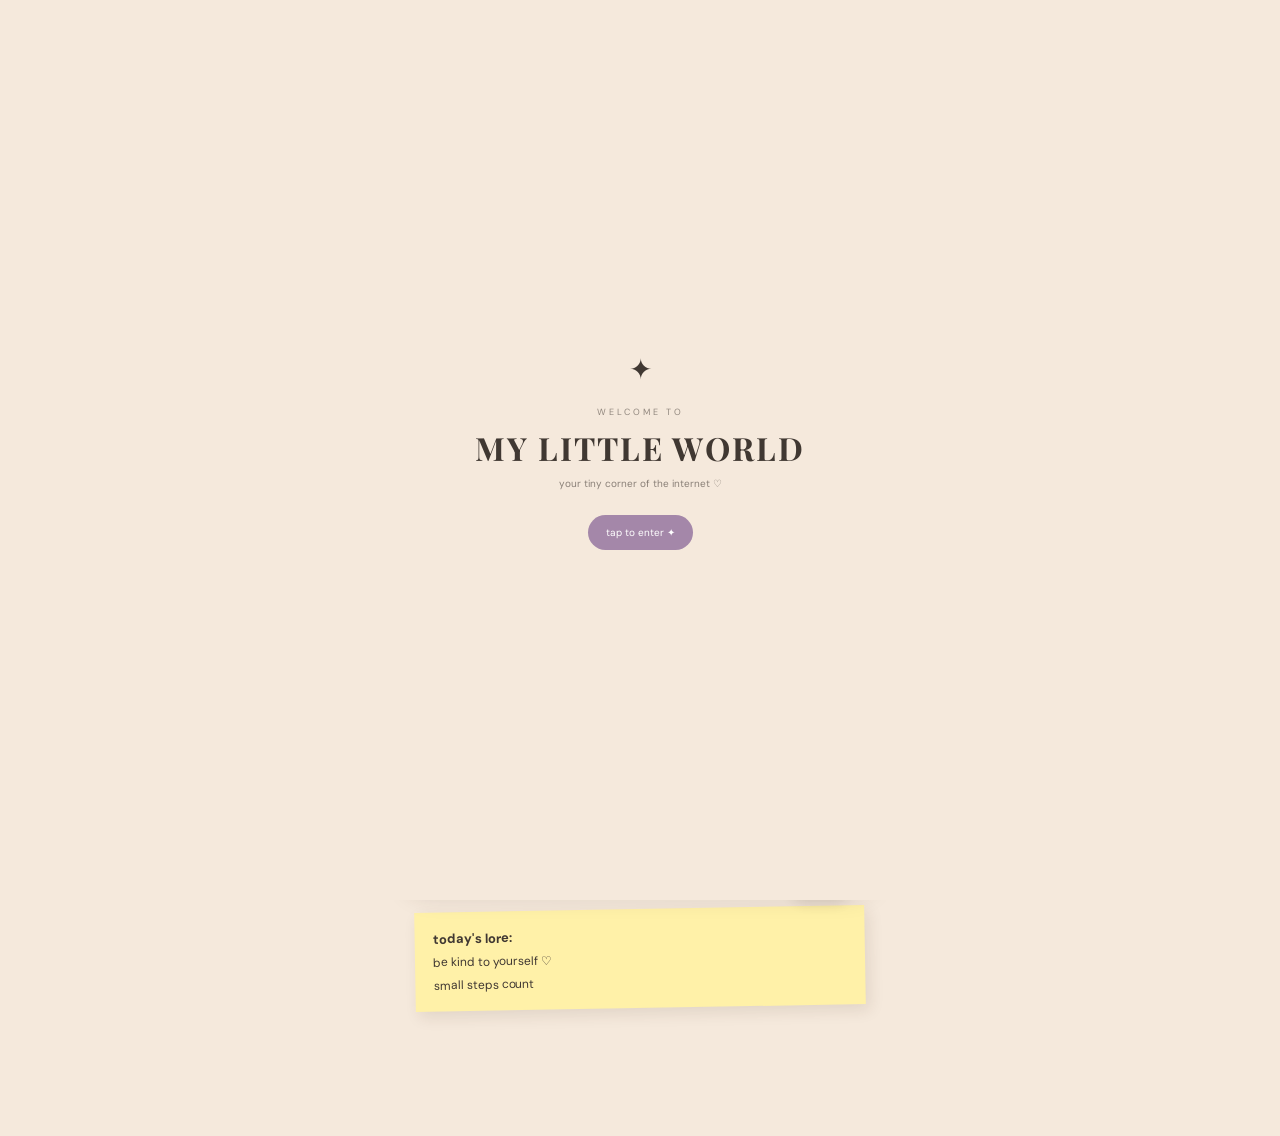
==== commit 580355a0: "my-little-world" ====
--- a/index.html
+++ b/index.html
@@ -1,501 +1,165 @@
- <!DOCTYPE html>
+<!DOCTYPE html>
 <html lang="en">
-
 <head>
     <meta charset="UTF-8">
     <meta name="viewport" content="width=device-width, initial-scale=1.0">
 
-    <title>My 2027</title>
+    <title>My Little World ✦</title>
+<meta name="theme-color" content="#f5e9dc">
 
     <link rel="stylesheet" href="style.css">
+  <link rel="manifest" href="manifest.json">
+  <link rel="icon" href="icon.svg">
 </head>
 
-<body>
+<body class="app-body">
+  <!-- APP INTRO -->
 
-    <main class="page">
+<div id="introScreen" class="intro-screen">
 
-        <!-- ==============================
-             HOME
-        =============================== -->
+    <div class="intro-content">
 
-        <section id="home" class="hero">
+        <div class="intro-symbol">✦</div>
 
-            <p class="small-title">
-                CHring-Chring
-            </p>
+        <p>WELCOME TO</p>
 
-            <h1>
-                My 2027
-            </h1>
+        <h1>MY LITTLE WORLD</h1>
 
-            <p class="subtitle">
-                a year I want to remember
-            </p>
+        <span>your tiny corner of the internet ♡</span>
 
-            <button onclick="openYear()">
-                Open My Year
-            </button>
-
-        </section>
-
-
-        <!-- ==============================
-             JOURNAL
-        =============================== -->
-
-        <section id="main-content" class="content">
-
-            <p class="small-title">
-                the little things
-            </p>
-
-            <h2>
-                365 Little Promises
-            </h2>
-
-            <p>
-                One little promise for every day —
-                small things I want to do, remember,
-                and become.
-            </p>
-
-
-            <!-- PROMISES -->
-
-            <div class="card promise-card">
-
-    <p class="promise-number" id="promiseNumber">
-        Promise No. 001
-    </p>
-
-    <h3 id="promiseText">
-        Begin gently.
-    </h3>
-
-    <div class="promise-controls">
-
-        <button onclick="previousPromise()">
-            ←
+        <button onclick="enterWorld()">
+            tap to enter ✦
         </button>
-
-        <span id="promiseCounter">
-            1 / 365
-        </span>
-
-        <button onclick="nextPromise()">
-            →
-        </button>
-
-    </div>
-
-            </div>
-
-
-            <!-- RESOLUTIONS -->
-
-            <div class="card resolution-card">
-
-    <h3>
-        My Resolutions
-    </h3>
-
-    <p>
-        The things I want to carry
-        with me throughout the year.
-    </p>
-
-    <button class="card-button" onclick="openResolutions()">
-        Open
-    </button>
-
-</div>
-
-
-<div id="resolutions-content" class="hidden-section">
-
-    <div class="inner-page">
-
-        <p class="page-label">
-            a promise to myself
-        </p>
-
-        <h3>
-            My Resolutions
-        </h3>
-
-        <p class="inner-intro">
-            Things I want to practice,
-            become, and carry with me.
-        </p>
-
-        <div id="resolution-list">
-
-    <div class="written-entry">
-        <span>Take better care of myself.</span>
-        <button class="remove-resolution" onclick="this.parentElement.remove()">×</button>
-    </div>
-
-    <div class="written-entry">
-        <span>Keep learning and growing.</span>
-        <button class="remove-resolution" onclick="this.parentElement.remove()">×</button>
-    </div>
-
-    <div class="written-entry">
-        <span>Make time for the people I love.</span>
-        <button class="remove-resolution" onclick="this.parentElement.remove()">×</button>
-    </div>
-
-    <div class="written-entry">
-        <span>Protect my peace.</span>
-        <button class="remove-resolution" onclick="this.parentElement.remove()">×</button>
-    </div>
-
-    <div class="written-entry">
-        <span>Make memories worth keeping.</span>
-        <button class="remove-resolution" onclick="this.parentElement.remove()">×</button>
-    </div>
-
-        </div>
-
-
-        <div class="add-entry">
-
-            <input
-                type="text"
-                id="resolution-input"
-                placeholder="Write a new resolution..."
-            >
-
-            <button onclick="addResolution()">
-                + Add
-            </button>
-
-        </div>
 
     </div>
 
 </div>
 
-            <!-- BUCKET LIST -->
+    <main class="room">
+      <div class="room-sparkle">✦</div>
+      <div class="room-sparkle sparkle-two">✧</div>
+<div class="room-sparkle sparkle-three">·</div>
 
-            <!-- BUCKET LIST -->
+        <!-- TITLE -->
+      <div class="app-label">
+    ✦ MY PRIVATE LITTLE UNIVERSE ✦
+      </div>
+        <header class="welcome">
+            <h1>MY LITTLE WORLD ✦</h1>
+            <p>Wednesday · October 7, 2026</p>
+        </header>
 
-<div class="card bucket-card">
+        <!-- BRAIN STATUS -->
+        <section class="status-card">
+            <p>brain status:</p>
+            <div class="progress">
+                <span></span>
+            </div>
 
-    <h3>
-        Bucket List
-    </h3>
+            <p>current era:</p>
+            <strong>trying to figure it out ☆</strong>
 
-    <p>
-        Places to go,
-        things to try,
-        memories to make.
-    </p>
+            <p>social battery:</p>
+            <div class="progress">
+                <span class="battery"></span>
+            </div>
+        </section>
 
-    <button class="card-button" onclick="openBucketList()">
-        Open
+        <!-- WINDOW -->
+        <div class="window">
+            <div class="moon">☾</div>
+            <div class="stars">✦ · ˚ ✧ · ˚ ✦</div>
+            <p>a little corner of the internet<br>
+            that is completely yours ♡</p>
+        </div>
+
+        <!-- DESK -->
+        <div class="desk">
+            <div class="computer" onclick="openSection('lore')">
+                <div class="screen">
+                    dream<br>
+                    plan<br>
+                    do<br>
+                    repeat ♡
+                </div>
+            </div>
+
+            <button class="plant growth-plant" onclick="openSection('growth')">
+    🌱
+            </button>
+            <div class="camera" onclick="openSection('memories')">📷</div>
+        </div>
+
+        <!-- BED -->
+        <div class="bed">
+            <div class="pillow">♡</div>
+            <div class="blanket"></div>
+            <div class="cat">🐈</div>
+        </div>
+
+        <!-- INTERACTIVE BUTTONS -->
+        <button class="room-button lore" onclick="openSection('lore')">
+            📖 THE LORE
+        </button>
+
+        <button class="room-button memories" onclick="openSection('memories')">
+            📸 MEMORIES
+        </button>
+
+        <button class="room-button music" onclick="openSection('music')">
+            🎧 MUSIC
+        </button>
+
+        <button class="room-button mood" onclick="openSection('mood')">
+            🧸 MOOD
+        </button>
+      
+      <button class="room-button growth" onclick="openSection('growth')">
+    🌱 GROWTH
+      </button>
+      
+      <button class="room-button calendar" onclick="openSection('calendar')">
+    📅 LIFE
+      </button>
+      
+      <button class="room-button me" onclick="openSection('me')">
+    🪞 ME
+      </button>
+
+      <!-- DAILY VIBE -->
+
+<div class="daily-vibe">
+
+    <span>✦ TODAY'S VIBE</span>
+
+    <strong id="dailyVibe">
+        figuring it out, but cute ♡
+    </strong>
+
+    <button onclick="changeVibe()">
+        change vibe
     </button>
 
 </div>
 
-
-<div id="bucket-content" class="hidden-section">
-
-    <div class="inner-page">
-
-        <p class="page-label">
-            things I want to experience
-        </p>
-
-        <h3>
-            My Bucket List
-        </h3>
-
-        <p class="inner-intro">
-            Little adventures, big dreams,
-            and memories waiting to happen.
-        </p>
-
-
-        <div id="bucket-list">
-
-            <div class="bucket-entry">
-                <span>Visit a place I've never been.</span>
-
-                <button
-                    class="complete-bucket"
-                    onclick="toggleBucket(this)">
-                    ☐
-                </button>
-
-                <button
-                    class="remove-bucket"
-                    onclick="removeBucket(this)">
-                    ×
-                </button>
-            </div>
-
-
-            <div class="bucket-entry">
-                <span>Try something completely new.</span>
-
-                <button
-                    class="complete-bucket"
-                    onclick="toggleBucket(this)">
-                    ☐
-                </button>
-
-                <button
-                    class="remove-bucket"
-                    onclick="removeBucket(this)">
-                    ×
-                </button>
-            </div>
-
-
-            <div class="bucket-entry">
-                <span>Watch the sunrise somewhere beautiful.</span>
-
-                <button
-                    class="complete-bucket"
-                    onclick="toggleBucket(this)">
-                    ☐
-                </button>
-
-                <button
-                    class="remove-bucket"
-                    onclick="removeBucket(this)">
-                    ×
-                </button>
-            </div>
-
+        <!-- TODAY'S LORE -->
+        <div class="little-note">
+            <b>today's lore:</b>
+            <p>be kind to yourself ♡</p>
+            <p>small steps count</p>
         </div>
 
-
-        <div class="add-entry">
-
-            <input
-                type="text"
-                id="bucket-input"
-                placeholder="Write something you want to do..."
-            >
-
-            <button onclick="addBucketItem()">
-                + Add
-            </button>
-
-        </div>
-
-    </div>
-
-</div>
-
-
-            <!-- LETTERS -->
-
-            <!-- LETTERS -->
-
-<div class="card letter-card">
-
-    <h3>
-        Letters to Myself
-    </h3>
-
-    <p>
-        Words for the version of me
-        who will read these someday.
-    </p>
-
-    <button class="card-button" onclick="openLetters()">
-        Open
-    </button>
-
-</div>
-
-
-<div id="letters-content" class="hidden-section">
-
-    <div class="inner-page">
-
-        <p class="page-label">
-            words I want to keep
-        </p>
-
-        <h3>
-            Letters to Myself
-        </h3>
-
-        <p class="inner-intro">
-            For the person I am,
-            the person I was,
-            and the person I am becoming.
-        </p>
-
-
-        <div id="letter-list">
-
-            <div class="letter-entry">
-
-                <div class="letter-heading">
-                    A letter to myself
-                </div>
-
-                <div class="letter-date">
-                    January 2027
-                </div>
-
-                <p>
-                    Dear me,<br><br>
-                    I hope you remember to be gentle
-                    with yourself this year.
-                </p>
-
-                <button
-                    class="remove-letter"
-                    onclick="removeLetter(this)">
-                    ×
-                </button>
-
-            </div>
-
-        </div>
-
-
-        <div class="letter-form">
-
-            <input
-                type="text"
-                id="letter-title"
-                placeholder="Letter title..."
-            >
-
-            <textarea
-                id="letter-text"
-                placeholder="Write your letter here..."
-            ></textarea>
-
-            <button onclick="addLetter()">
-                + Save Letter
-            </button>
-
-        </div>
-
-    </div>
-
-</div>
-
-
-           <!-- MUSIC -->
-
-<div class="card music-card">
-
-    <h3>
-        Songs of 2027
-    </h3>
-
-    <p>
-        A little soundtrack
-        for the year.
-    </p>
-
-    <button class="card-button" onclick="openMusic()">
-        Open
-    </button>
-
-</div>
-
-
-<div id="music-content" class="hidden-section">
-
-    <div class="inner-page">
-
-        <p class="page-label">
-            the soundtrack of my year
-        </p>
-
-        <h3>
-            Songs of 2027
-        </h3>
-
-        <p class="inner-intro">
-            Songs that found me,
-            stayed with me,
-            or reminded me of something.
-        </p>
-
-
-        <div id="song-list">
-
-            <div class="song-entry">
-
-                <div class="song-info">
-
-                    <div class="song-title">
-                        Ako Na Lang Muna
-                    </div>
-
-                    <div class="song-artist">
-                        Angela Ken
-                    </div>
-
-                </div>
-
-                <a
-    class="song-link"
-    href="https://open.spotify.com/track/2VjqZHM9qZaXRooxAwZfHm"
-    target="_blank"
-    rel="noopener noreferrer">
-    ♫
-                </a>
-
-                <button
-                    class="remove-song"
-                    onclick="removeSong(this)">
-                    ×
-                </button>
-
-            </div>
-
-        </div>
-
-
-        <div class="song-form">
-
-            <input
-                type="text"
-                id="song-title"
-                placeholder="Song title..."
-            >
-
-            <input
-                type="text"
-                id="song-artist"
-                placeholder="Artist..."
-            >
-
-            <input
-                type="url"
-                id="song-link"
-                placeholder="Paste Spotify link..."
-            >
-
-            <button onclick="addSong()">
-                + Add Song
-            </button>
-
-        </div>
-
-    </div>
-
-</div>
-
-        </section>
+        <!-- BOTTOM NAV -->
+        <nav>
+            <button>⌂<small>My Room</small></button>
+            <button onclick="openSection('lore')">♡<small>The Lore</small></button>
+            <button onclick="openSection('memories')">▣<small>Memories</small></button>
+            <button onclick="openSection('music')">♫<small>My Music</small></button>
+        </nav>
 
     </main>
-
 
     <script src="script.js"></script>
 
 </body>
-
 </html>
--- a/style.css
+++ b/style.css
@@ -1,2017 +1,1865 @@
-@import url('https://fonts.googleapis.com/css2?family=Cormorant+Garamond:wght@400;500;600&family=Great+Vibes&family=Playfair+Display:ital,wght@0,400;0,500;1,400&display=swap');
-
-
-/* =========================================
-   MY 2027 — VINTAGE KEEPSAKE JOURNAL
-========================================= */
+@import url('https://fonts.googleapis.com/css2?family=DM+Sans:wght@400;500;600&family=Playfair+Display:wght@500;600&display=swap');
 
 * {
+    box-sizing: border-box;
     margin: 0;
     padding: 0;
+}
+
+body {
+    font-family: 'DM Sans', sans-serif;
+    min-height: 100vh;
+    background: #f5e9dc;
+    color: #403832;
+    overflow-x: hidden;
+}
+
+.room {
+    position: relative;
+    min-height: 100vh;
+    max-width: 500px;
+    margin: auto;
+    padding: 28px 20px 100px;
+    overflow: hidden;
+}
+
+/* WELCOME */
+
+.welcome {
+    text-align: center;
+    margin-bottom: 18px;
+}
+
+.welcome h1 {
+    font-family: 'Playfair Display', serif;
+    font-size: 28px;
+    letter-spacing: 1px;
+}
+
+.welcome p {
+    font-size: 12px;
+    opacity: 0.65;
+    margin-top: 5px;
+}
+
+/* STATUS */
+
+.status-card {
+    background: rgba(255,255,255,0.65);
+    border: 2px solid rgba(255,255,255,0.8);
+    border-radius: 22px;
+    padding: 16px;
+    margin-bottom: 18px;
+    box-shadow: 0 8px 20px rgba(100,70,50,0.08);
+}
+
+.status-card p {
+    font-size: 11px;
+    margin-top: 7px;
+    opacity: 0.65;
+}
+
+.status-card strong {
+    font-size: 13px;
+}
+
+.progress {
+    height: 9px;
+    background: #e5d5c5;
+    border-radius: 20px;
+    overflow: hidden;
+    margin: 4px 0;
+}
+
+.progress span {
+    display: block;
+    width: 47%;
+    height: 100%;
+    background: #d99b82;
+    border-radius: 20px;
+}
+
+.progress .battery {
+    width: 38%;
+    background: #91aaa0;
+}
+
+/* WINDOW */
+
+.window {
+    position: relative;
+    height: 190px;
+    background: #8ca7b8;
+    border: 8px solid #fff8ef;
+    border-radius: 28px;
+    padding: 25px;
+    text-align: center;
+    box-shadow: 0 10px 25px rgba(70,60,50,0.12);
+}
+
+.window p {
+    position: absolute;
+    bottom: 18px;
+    left: 0;
+    right: 0;
+    font-size: 11px;
+    line-height: 1.6;
+    color: white;
+    opacity: 0.9;
+}
+
+.moon {
+    font-size: 48px;
+    color: #fff5c7;
+    text-align: right;
+}
+
+.stars {
+    color: white;
+    letter-spacing: 8px;
+    font-size: 14px;
+}
+
+/* DESK */
+
+.desk {
+    height: 115px;
+    background: #c38f68;
+    border-radius: 18px;
+    margin-top: -5px;
+    position: relative;
+    box-shadow: 0 10px 18px rgba(80,50,30,0.12);
+}
+
+.computer {
+    position: absolute;
+    left: 25px;
+    top: -65px;
+    width: 145px;
+    height: 95px;
+    background: #f2e5d4;
+    border: 7px solid #fff8ef;
+    border-radius: 14px;
+    padding: 8px;
+}
+
+.screen {
+    height: 100%;
+    background: #657c7d;
+    color: #fff8ef;
+    border-radius: 7px;
+    padding: 12px;
+    font-size: 11px;
+    line-height: 1.5;
+}
+
+.plant {
+    position: absolute;
+    right: 25px;
+    top: -48px;
+    font-size: 48px;
+}
+
+.camera {
+    position: absolute;
+    right: 95px;
+    top: 35px;
+    font-size: 30px;
+}
+
+/* BED */
+
+.bed {
+    position: relative;
+    height: 125px;
+    background: #d99b82;
+    border-radius: 28px 28px 12px 12px;
+    margin-top: 25px;
+    box-shadow: 0 10px 20px rgba(80,50,30,0.1);
+}
+
+.pillow {
+    position: absolute;
+    left: 18px;
+    top: 15px;
+    width: 95px;
+    height: 55px;
+    background: #fff8ef;
+    border-radius: 20px;
+    display: flex;
+    align-items: center;
+    justify-content: center;
+    font-size: 22px;
+}
+
+.cat {
+    position: absolute;
+    right: 28px;
+    top: 35px;
+    font-size: 42px;
+}
+
+/* BUTTONS */
+
+.room-button {
+    position: absolute;
+    border: 0;
+    padding: 11px 14px;
+    border-radius: 18px;
+    font-family: inherit;
+    font-size: 11px;
+    font-weight: 600;
+    cursor: pointer;
+    box-shadow: 0 5px 12px rgba(60,40,30,0.12);
+    transition: transform 0.2s;
+}
+
+.room-button:active {
+    transform: scale(0.94);
+}
+
+.lore {
+    top: 335px;
+    left: 32px;
+    background: #f4c6a8;
+}
+
+.memories {
+    top: 390px;
+    right: 25px;
+    background: #c5d9c7;
+}
+
+.music {
+    top: 535px;
+    left: 30px;
+    background: #c9c3df;
+}
+
+.mood {
+    top: 575px;
+    right: 28px;
+    background: #f2d78e;
+}
+
+/* NOTE */
+
+.little-note {
+    background: #fff1a8;
+    padding: 18px;
+    margin: 28px 5px;
+    transform: rotate(-1deg);
+    box-shadow: 4px 6px 15px rgba(60,40,20,0.1);
+    font-size: 12px;
+}
+
+.little-note b {
+    font-size: 13px;
+}
+
+.little-note p {
+    margin-top: 7px;
+}
+
+/* NAV */
+
+nav {
+    position: fixed;
+    bottom: 12px;
+    left: 50%;
+    transform: translateX(-50%);
+    width: calc(100% - 30px);
+    max-width: 470px;
+    background: rgba(255,248,239,0.92);
+    backdrop-filter: blur(12px);
+    border-radius: 24px;
+    padding: 9px;
+    display: flex;
+    justify-content: space-around;
+    box-shadow: 0 8px 25px rgba(60,40,30,0.15);
+}
+
+nav button {
+    border: 0;
+    background: none;
+    font-size: 21px;
+    color: #554942;
+    cursor: pointer;
+}
+
+nav small {
+    display: block;
+    font-size: 8px;
+    margin-top: 2px;
+}
+/* =========================================
+   THE LORE PAGE
+========================================= */
+
+.lore-page {
+    min-height: 100vh;
+    max-width: 500px;
+    margin: auto;
+    padding: 25px 20px 50px;
+    background: #f7eadf;
+}
+
+.back {
+    display: inline-block;
+    color: #554942;
+    text-decoration: none;
+    font-size: 12px;
+    margin-bottom: 25px;
+}
+
+.lore-header {
+    text-align: center;
+    margin-bottom: 25px;
+}
+
+.lore-header p {
+    font-size: 11px;
+    opacity: 0.6;
+}
+
+.lore-header h1 {
+    font-family: 'Playfair Display', serif;
+    font-size: 38px;
+    margin: 5px 0;
+    letter-spacing: 2px;
+}
+
+.lore-header span {
+    font-size: 11px;
+    opacity: 0.65;
+}
+
+/* DIARY CARD */
+
+.entry {
+    background: #fffdf7;
+    padding: 22px;
+    border-radius: 5px;
+    box-shadow: 5px 8px 20px rgba(70,50,40,0.12);
+    transform: rotate(-0.8deg);
+    position: relative;
+}
+
+.entry::before {
+    content: "♡";
+    position: absolute;
+    top: 10px;
+    right: 15px;
+    font-size: 22px;
+    opacity: 0.35;
+}
+
+.entry-top {
+    display: flex;
+    justify-content: space-between;
+    font-size: 9px;
+    letter-spacing: 1px;
+    opacity: 0.55;
+    border-bottom: 1px dashed #c9b9aa;
+    padding-bottom: 10px;
+}
+
+.entry h2 {
+    font-family: 'Playfair Display', serif;
+    font-size: 25px;
+    margin: 18px 0 12px;
+}
+
+#diaryText {
+    width: 100%;
+    min-height: 230px;
+    resize: vertical;
+    border: none;
+    outline: none;
+    background: repeating-linear-gradient(
+        #fffdf7,
+        #fffdf7 28px,
+        #e8ddd2 29px
+    );
+    font-family: 'DM Sans', sans-serif;
+    font-size: 14px;
+    line-height: 29px;
+    color: #403832;
+}
+
+#diaryText::placeholder {
+    color: #a89b91;
+    font-style: italic;
+}
+
+/* BUTTONS */
+
+.entry-tools {
+    display: flex;
+    gap: 8px;
+    margin-top: 15px;
+}
+
+.entry-tools button {
+    border: none;
+    border-radius: 20px;
+    padding: 10px 14px;
+    font-family: inherit;
+    font-size: 10px;
+    cursor: pointer;
+}
+
+.entry-tools button:first-child {
+    background: #d99b82;
+    color: white;
+}
+
+.entry-tools button:last-child {
+    background: #eee2d7;
+    color: #554942;
+}
+
+#savedMessage {
+    text-align: center;
+    font-size: 10px;
+    margin-top: 12px;
+    opacity: 0.7;
+}
+
+/* PROMPTS */
+
+.little-prompts {
+    margin-top: 35px;
+}
+
+.little-prompts > p {
+    font-family: 'Playfair Display', serif;
+    font-size: 20px;
+    margin-bottom: 15px;
+}
+
+.little-prompts button {
+    display: block;
+    width: 100%;
+    border: none;
+    background: rgba(255,255,255,0.65);
+    padding: 14px;
+    margin-bottom: 9px;
+    border-radius: 15px;
+    text-align: left;
+    font-family: inherit;
+    font-size: 11px;
+    color: #554942;
+    cursor: pointer;
+}
+
+.little-prompts button:active {
+    transform: scale(0.98);
+}
+/* =========================================
+   MEMORIES PAGE
+========================================= */
+
+.memories-page {
+    min-height: 100vh;
+    max-width: 500px;
+    margin: auto;
+    padding: 25px 20px 60px;
+    background: #f7eadf;
+}
+
+.memories-header {
+    text-align: center;
+    margin-bottom: 25px;
+}
+
+.memories-header p {
+    font-size: 11px;
+    opacity: 0.6;
+}
+
+.memories-header h1 {
+    font-family: 'Playfair Display', serif;
+    font-size: 36px;
+    letter-spacing: 2px;
+    margin: 5px 0;
+}
+
+.memories-header span {
+    font-size: 11px;
+    opacity: 0.65;
+}
+
+/* INTRO */
+
+.memory-intro {
+    background: #c9d9d2;
+    padding: 25px;
+    border-radius: 22px;
+    text-align: center;
+    transform: rotate(-0.7deg);
+    box-shadow: 4px 7px 18px rgba(60,50,40,0.1);
+}
+
+.camera-big {
+    font-size: 45px;
+    margin-bottom: 8px;
+}
+
+.memory-intro h2 {
+    font-family: 'Playfair Display', serif;
+    font-size: 22px;
+}
+
+.memory-intro p {
+    font-size: 11px;
+    margin: 8px 0 18px;
+    opacity: 0.7;
+}
+
+/* UPLOAD */
+
+.upload-button {
+    display: inline-block;
+    background: #fff8ef;
+    padding: 11px 17px;
+    border-radius: 20px;
+    font-size: 11px;
+    cursor: pointer;
+    box-shadow: 2px 4px 10px rgba(50,40,30,0.1);
+}
+
+.upload-button input {
+    display: none;
+}
+
+/* PREVIEW */
+
+.memory-preview {
+    background: #fffdf7;
+    margin-top: 25px;
+    padding: 18px;
+    border-radius: 8px;
+    box-shadow: 4px 7px 18px rgba(60,50,40,0.12);
+}
+
+.memory-preview img {
+    display: block;
+    width: 100%;
+    max-height: 300px;
+    object-fit: cover;
+    border-radius: 3px;
+    margin-bottom: 15px;
+}
+
+.memory-preview input,
+.memory-preview textarea {
+    width: 100%;
+    border: none;
+    outline: none;
+    background: #f5eee7;
+    padding: 11px;
+    border-radius: 10px;
+    font-family: inherit;
+    font-size: 11px;
+    margin-bottom: 8px;
+}
+
+.memory-preview textarea {
+    min-height: 80px;
+    resize: vertical;
+}
+
+.memory-preview button {
+    border: none;
+    background: #d99b82;
+    color: white;
+    padding: 10px 16px;
+    border-radius: 18px;
+    font-family: inherit;
+    font-size: 10px;
+    cursor: pointer;
+}
+
+.hidden {
+    display: none;
+}
+
+/* ARCHIVE */
+
+.archive-title {
+    font-family: 'Playfair Display', serif;
+    font-size: 23px;
+    margin: 35px 0 18px;
+}
+
+/* MEMORY CARD */
+
+.memory-card {
+    background: #fffdf7;
+    padding: 10px 10px 18px;
+    margin-bottom: 25px;
+    box-shadow: 4px 7px 18px rgba(60,50,40,0.12);
+}
+
+.memory-card:nth-child(odd) {
+    transform: rotate(-1.2deg);
+}
+
+.memory-card:nth-child(even) {
+    transform: rotate(1deg);
+}
+
+.memory-card img {
+    display: block;
+    width: 100%;
+    max-height: 350px;
+    object-fit: cover;
+}
+
+.memory-info {
+    padding: 12px 7px 0;
+}
+
+.memory-info small {
+    font-size: 8px;
+    letter-spacing: 1px;
+    opacity: 0.5;
+}
+
+.memory-info h3 {
+    font-family: 'Playfair Display', serif;
+    font-size: 20px;
+    margin: 5px 0;
+}
+
+.memory-info p {
+    font-size: 11px;
+    line-height: 1.6;
+    opacity: 0.7;
+}
+/* =========================================
+   MUSIC PAGE
+========================================= */
+
+.music-page {
+    min-height: 100vh;
+    max-width: 500px;
+    margin: auto;
+    padding: 25px 20px 60px;
+    background: #eee9f5;
+}
+
+.music-header {
+    text-align: center;
+    margin-bottom: 25px;
+}
+
+.music-header p {
+    font-size: 11px;
+    opacity: 0.6;
+}
+
+.music-header h1 {
+    font-family: 'Playfair Display', serif;
+    font-size: 36px;
+    letter-spacing: 2px;
+    margin: 5px 0;
+}
+
+.music-header span {
+    font-size: 11px;
+    opacity: 0.65;
+}
+
+/* NOW PLAYING */
+
+.now-playing {
+    background: #fffdf7;
+    padding: 25px;
+    border-radius: 24px;
+    text-align: center;
+    box-shadow: 4px 8px 20px rgba(60,50,70,0.12);
+}
+
+.album {
+    display: flex;
+    justify-content: center;
+    margin-bottom: 18px;
+}
+
+.cd {
+    width: 145px;
+    height: 145px;
+    border-radius: 50%;
+    background:
+        repeating-radial-gradient(
+            circle,
+            #d7cce5 0,
+            #d7cce5 3px,
+            #b9aacd 4px,
+            #d7cce5 7px
+        );
+    display: flex;
+    align-items: center;
+    justify-content: center;
+    box-shadow: 5px 8px 15px rgba(60,50,70,0.18);
+}
+
+.cd::after {
+    content: "";
+    position: absolute;
+    width: 35px;
+    height: 35px;
+    background: #fffdf7;
+    border-radius: 50%;
+}
+
+.cd span {
+    position: relative;
+    z-index: 2;
+    font-size: 15px;
+}
+
+.playing-label {
+    font-size: 8px;
+    letter-spacing: 2px;
+    opacity: 0.5;
+}
+
+.now-playing h2 {
+    font-family: 'Playfair Display', serif;
+    font-size: 23px;
+    margin: 7px 0 3px;
+}
+
+.now-playing > p:not(.playing-label) {
+    font-size: 11px;
+    opacity: 0.6;
+}
+
+.spotify-button {
+    display: inline-block;
+    margin-top: 17px;
+    padding: 11px 18px;
+    background: #a894bd;
+    color: white;
+    text-decoration: none;
+    border-radius: 20px;
+    font-size: 10px;
+}
+
+/* ADD SONG */
+
+.add-song {
+    background: #d5e1dc;
+    padding: 20px;
+    margin-top: 25px;
+    border-radius: 20px;
+    transform: rotate(0.7deg);
+}
+
+.add-song h2,
+.playlist h2 {
+    font-family: 'Playfair Display', serif;
+    font-size: 21px;
+    margin-bottom: 14px;
+}
+
+.add-song input {
+    display: block;
+    width: 100%;
+    border: none;
+    outline: none;
+    background: rgba(255,255,255,0.75);
+    padding: 11px;
+    border-radius: 11px;
+    margin-bottom: 8px;
+    font-family: inherit;
+    font-size: 11px;
+}
+
+.add-song button {
+    border: none;
+    background: #8b9f96;
+    color: white;
+    padding: 10px 15px;
+    border-radius: 18px;
+    font-family: inherit;
+    font-size: 10px;
+    cursor: pointer;
+}
+
+/* PLAYLIST */
+
+.playlist {
+    margin-top: 35px;
+}
+
+.song-item {
+    display: flex;
+    justify-content: space-between;
+    align-items: center;
+    background: rgba(255,255,255,0.72);
+    padding: 13px 15px;
+    margin-bottom: 9px;
+    border-radius: 16px;
+}
+
+.song-item strong {
+    display: block;
+    font-size: 12px;
+}
+
+.song-item small {
+    display: block;
+    font-size: 9px;
+    opacity: 0.55;
+    margin-top: 3px;
+}
+
+.song-item button {
+    border: none;
+    width: 35px;
+    height: 35px;
+    border-radius: 50%;
+    background: #c7bad7;
+    cursor: pointer;
+}
+ /* =========================================
+    MOOD PAGE
+ ========================================= */
+
+.mood-page {
+    min-height: 100vh;
+    max-width: 500px;
+    margin: auto;
+    padding: 25px 20px 60px;
+    background: #f3e8dc;
+}
+
+.mood-header {
+    text-align: center;
+    margin-bottom: 25px;
+}
+
+.mood-header p {
+    font-size: 11px;
+    opacity: 0.6;
+}
+
+.mood-header h1 {
+    font-family: 'Playfair Display', serif;
+    font-size: 36px;
+    letter-spacing: 2px;
+    margin: 5px 0;
+}
+
+.mood-header span {
+    font-size: 11px;
+    opacity: 0.65;
+}
+
+/* MOOD CARD */
+
+.mood-card {
+    background: #fffdf7;
+    padding: 23px;
+    border-radius: 24px;
+    box-shadow: 4px 8px 18px rgba(60,50,40,0.1);
+    text-align: center;
+    transform: rotate(-0.6deg);
+}
+
+.mood-card h2,
+.mood-note h2 {
+    font-family: 'Playfair Display', serif;
+    font-size: 22px;
+    margin-bottom: 18px;
+}
+
+.mood-options {
+    display: grid;
+    grid-template-columns: repeat(3, 1fr);
+    gap: 10px;
+}
+
+.mood-options button {
+    border: none;
+    background: #f1e6f5;
+    border-radius: 18px;
+    padding: 13px 5px;
+    font-size: 25px;
+    cursor: pointer;
+    transition: transform 0.15s;
+}
+
+.mood-options button:nth-child(2) {
+    background: #f8dfdf;
+}
+
+.mood-options button:nth-child(3) {
+    background: #e1e9f3;
+}
+
+.mood-options button:nth-child(4) {
+    background: #e7e0f2;
+}
+
+.mood-options button:nth-child(5) {
+    background: #dfece5;
+}
+
+.mood-options button:nth-child(6) {
+    background: #f4ead7;
+}
+
+.mood-options button:active {
+    transform: scale(0.92);
+}
+
+.mood-options small {
+    display: block;
+    font-size: 9px;
+    margin-top: 5px;
+    color: #554942;
+}
+
+#selectedMood {
+    margin-top: 18px;
+    font-size: 11px;
+    opacity: 0.7;
+}
+
+/* NOTE */
+
+.mood-note {
+    background: #d9e6df;
+    padding: 21px;
+    margin-top: 25px;
+    border-radius: 20px;
+    transform: rotate(0.7deg);
+}
+
+.mood-note textarea {
+    width: 100%;
+    min-height: 110px;
+    border: none;
+    outline: none;
+    resize: vertical;
+    background: rgba(255,255,255,0.7);
+    border-radius: 13px;
+    padding: 13px;
+    font-family: inherit;
+    font-size: 11px;
+    color: #403832;
     box-sizing: border-box;
-}
-
-html {
-    scroll-behavior: smooth;
-}
-
-body {
+    margin-bottom: 10px;
+}
+
+.mood-note textarea::placeholder {
+    color: #9a948e;
+}
+
+.mood-note button {
+    border: none;
+    background: #8da69a;
+    color: white;
+    padding: 10px 16px;
+    border-radius: 18px;
+    font-family: inherit;
+    font-size: 10px;
+    cursor: pointer;
+}
+
+#moodMessage {
+    font-size: 9px;
+    opacity: 0.7;
+    margin-top: 9px;
+}
+
+/* LAST MOOD */
+
+.last-mood {
+    background: #e5d9f2;
+    padding: 20px;
+    margin-top: 30px;
+    border-radius: 20px;
+    text-align: center;
+}
+
+.last-mood > p {
+    font-size: 9px;
+    letter-spacing: 1px;
+    opacity: 0.6;
+}
+
+#lastMood {
+    margin-top: 10px;
+}
+
+.last-emoji {
+    display: block;
+    font-size: 38px;
+    margin-bottom: 5px;
+}
+
+#lastMood strong {
+    display: block;
+    font-family: 'Playfair Display', serif;
+    font-size: 19px;
+}
+
+#lastMood small {
+    display: block;
+    font-size: 8px;
+    opacity: 0.5;
+    margin-top: 4px;
+}
+
+#lastMood p {
+    font-size: 10px;
+    opacity: 0.65;
+    margin-top: 10px;
+}
+/* =========================================
+   GROWTH PAGE
+========================================= */
+
+.growth-page {
     min-height: 100vh;
-
-    background:
-        radial-gradient(
-            circle at 50% 25%,
-            rgba(255, 247, 239, 0.95) 0%,
-            rgba(239, 216, 213, 0.88) 38%,
-            rgba(205, 176, 183, 0.92) 100%
-        );
-
-    color: #5d4a56;
-
-    font-family: "Cormorant Garamond", Georgia, serif;
-}
-
-
-/* =========================================
-   PAGE
-========================================= */
-
-.page {
+    max-width: 500px;
+    margin: auto;
+    padding: 25px 20px 60px;
+    background: #e9f0e8;
+}
+
+.growth-header {
+    text-align: center;
+    margin-bottom: 25px;
+}
+
+.growth-header p {
+    font-size: 11px;
+    opacity: 0.6;
+}
+
+.growth-header h1 {
+    font-family: 'Playfair Display', serif;
+    font-size: 36px;
+    letter-spacing: 2px;
+    margin: 5px 0;
+}
+
+.growth-header span {
+    font-size: 11px;
+    opacity: 0.65;
+}
+
+/* GOAL */
+
+.growth-card {
+    background: #fffdf7;
+    padding: 25px;
+    border-radius: 24px;
+    text-align: center;
+    box-shadow: 4px 8px 18px rgba(50,70,50,0.1);
+    transform: rotate(-0.7deg);
+}
+
+.plant-big {
+    font-size: 55px;
+    margin-bottom: 8px;
+}
+
+.growth-card h2,
+.wins-card h2 {
+    font-family: 'Playfair Display', serif;
+    font-size: 22px;
+    margin-bottom: 16px;
+}
+
+.growth-card input {
+    width: 100%;
+    box-sizing: border-box;
+    border: none;
+    outline: none;
+    background: #eef3eb;
+    padding: 12px;
+    border-radius: 12px;
+    font-family: inherit;
+    font-size: 11px;
+    margin-bottom: 10px;
+}
+
+.growth-card button,
+.wins-card button {
+    border: none;
+    background: #829b82;
+    color: white;
+    padding: 10px 16px;
+    border-radius: 18px;
+    font-family: inherit;
+    font-size: 10px;
+    cursor: pointer;
+}
+
+#goalMessage {
+    font-size: 9px;
+    opacity: 0.65;
+    margin-top: 9px;
+}
+
+/* TINY WINS */
+
+.wins-card {
+    background: #f4dfd7;
+    padding: 21px;
+    margin-top: 25px;
+    border-radius: 20px;
+    transform: rotate(0.6deg);
+}
+
+.wins-card textarea {
+    width: 100%;
+    box-sizing: border-box;
+    min-height: 95px;
+    resize: vertical;
+    border: none;
+    outline: none;
+    background: rgba(255,255,255,0.7);
+    padding: 12px;
+    border-radius: 12px;
+    font-family: inherit;
+    font-size: 11px;
+    margin-bottom: 10px;
+}
+
+.wins-card textarea::placeholder {
+    color: #9d8e88;
+}
+
+/* WIN LIST */
+
+#winList {
+    margin-top: 18px;
+}
+
+.win-item {
+    display: flex;
+    gap: 10px;
+    align-items: flex-start;
+    background: rgba(255,255,255,0.7);
+    padding: 12px;
+    border-radius: 13px;
+    margin-bottom: 8px;
+}
+
+.win-item > span {
+    font-size: 15px;
+}
+
+.win-item strong {
+    display: block;
+    font-size: 11px;
+    font-weight: 500;
+}
+
+.win-item small {
+    display: block;
+    font-size: 8px;
+    opacity: 0.5;
+    margin-top: 4px;
+}
+
+/* CURRENT GOAL */
+
+.goal-display {
+    background: #d8e5d5;
+    padding: 20px;
+    margin-top: 30px;
+    border-radius: 20px;
+    text-align: center;
+}
+
+.goal-display > p {
+    font-size: 9px;
+    letter-spacing: 1px;
+    opacity: 0.6;
+}
+
+#currentGoal {
+    margin-top: 10px;
+    font-family: 'Playfair Display', serif;
+    font-size: 18px;
+}
+.growth {
+    background: #c9dfc4;
+    color: #40533d;
+    top: 68%;
+    left: 8%;
+}
+ /* =========================================
+    ME PAGE
+ ========================================= */
+
+.me-page {
     min-height: 100vh;
-
-    position: relative;
-
-    overflow: hidden;
-}
-
-
-/* =========================================
-   ANTIQUE FRAME
-========================================= */
-
-.page::before {
-    content: "";
-
-    position: fixed;
-
-    top: 18px;
-    bottom: 18px;
-    left: 18px;
-    right: 18px;
-
-    border: 1px solid rgba(113, 78, 91, 0.38);
-
-    pointer-events: none;
-
-    z-index: 20;
-}
-
-.page::after {
-    content: "❦";
-
-    position: fixed;
-
-    left: 50%;
-    bottom: 18px;
-
-    transform: translateX(-50%);
-
-    font-size: 17px;
-
-    color: rgba(125, 86, 101, 0.58);
-
-    pointer-events: none;
-
-    z-index: 21;
-}
-
-
-/* =========================================
-   HERO
-========================================= */
-
-.hero {
+    max-width: 500px;
+    margin: auto;
+    padding: 25px 20px 60px;
+    background: #f2e7ef;
+}
+
+.me-header {
+    text-align: center;
+    margin-bottom: 25px;
+}
+
+.me-header p {
+    font-size: 11px;
+    opacity: 0.6;
+}
+
+.me-header h1 {
+    font-family: 'Playfair Display', serif;
+    font-size: 36px;
+    letter-spacing: 2px;
+    margin: 5px 0;
+}
+
+.me-header span {
+    font-size: 11px;
+    opacity: 0.65;
+}
+
+/* PROFILE */
+
+.me-card {
+    background: #fffdf7;
+    padding: 25px;
+    border-radius: 25px;
+    text-align: center;
+    box-shadow: 4px 8px 18px rgba(70,50,60,0.1);
+}
+
+.avatar {
+    width: 90px;
+    height: 90px;
+    margin: auto;
+    border-radius: 50%;
+    background: #d9c7e2;
+    display: flex;
+    align-items: center;
+    justify-content: center;
+    font-size: 35px;
+    box-shadow: 3px 5px 12px rgba(70,50,60,0.12);
+}
+
+.me-card h2 {
+    font-family: 'Playfair Display', serif;
+    font-size: 24px;
+    margin: 15px 0 5px;
+}
+
+.me-card p {
+    font-size: 11px;
+    opacity: 0.65;
+    line-height: 1.5;
+}
+
+/* ABOUT */
+
+.about-card {
+    background: #f5dfc9;
+    padding: 21px;
+    margin-top: 25px;
+    border-radius: 21px;
+    transform: rotate(0.6deg);
+}
+
+.about-card h2,
+.facts-card h2 {
+    font-family: 'Playfair Display', serif;
+    font-size: 21px;
+    margin-bottom: 17px;
+}
+
+.about-card label {
+    display: block;
+    font-size: 9px;
+    letter-spacing: 0.5px;
+    margin-bottom: 11px;
+    opacity: 0.75;
+}
+
+.about-card input,
+.about-card textarea {
+    display: block;
+    width: 100%;
+    box-sizing: border-box;
+    border: none;
+    outline: none;
+    background: rgba(255,255,255,0.72);
+    padding: 11px;
+    border-radius: 11px;
+    margin-top: 5px;
+    font-family: inherit;
+    font-size: 11px;
+    color: #403832;
+}
+
+.about-card textarea {
+    min-height: 75px;
+    resize: vertical;
+}
+
+.about-card button {
+    border: none;
+    background: #a487a9;
+    color: white;
+    padding: 10px 16px;
+    border-radius: 18px;
+    font-family: inherit;
+    font-size: 10px;
+    cursor: pointer;
+}
+
+#meMessage {
+    font-size: 9px;
+    opacity: 0.65;
+    margin-top: 9px;
+}
+
+/* FACTS */
+
+.facts-card {
+    background: #dce8df;
+    padding: 21px;
+    margin-top: 30px;
+    border-radius: 20px;
+}
+
+.fact-row {
+    background: rgba(255,255,255,0.65);
+    padding: 12px;
+    border-radius: 12px;
+    margin-bottom: 8px;
+}
+
+.fact-row span {
+    display: block;
+    font-size: 9px;
+    opacity: 0.55;
+    margin-bottom: 4px;
+}
+
+.fact-row strong {
+    font-size: 11px;
+    font-weight: 500;
+}
+ /* =========================================
+    CALENDAR PAGE
+ ========================================= */
+
+.calendar-page {
     min-height: 100vh;
-
+    max-width: 500px;
+    margin: auto;
+    padding: 25px 20px 60px;
+    background: #f5ead8;
+}
+
+.calendar-header {
+    text-align: center;
+    margin-bottom: 25px;
+}
+
+.calendar-header p {
+    font-size: 11px;
+    opacity: 0.6;
+}
+
+.calendar-header h1 {
+    font-family: 'Playfair Display', serif;
+    font-size: 35px;
+    letter-spacing: 2px;
+    margin: 5px 0;
+}
+
+.calendar-header span {
+    font-size: 11px;
+    opacity: 0.65;
+}
+
+/* CALENDAR */
+
+.calendar-card {
+    background: #fffdf7;
+    padding: 18px;
+    border-radius: 22px;
+    box-shadow: 4px 8px 18px rgba(60,50,40,0.1);
+}
+
+.calendar-top {
     display: flex;
-    flex-direction: column;
-
-    justify-content: center;
+    justify-content: space-between;
     align-items: center;
-
-    text-align: center;
-
-    padding: 70px 35px;
-
-    position: relative;
-}
-
-
-/* soft floral atmosphere */
-
-.hero::before {
-    content: "❀";
-
-    position: absolute;
-
-    top: 9%;
-    left: 9%;
-
-    font-size: 42px;
-
-    color: rgba(145, 105, 123, 0.42);
-
-    transform: rotate(-15deg);
-}
-
-.hero::after {
-    content: "🦋";
-
-    position: absolute;
-
-    top: 18%;
-    right: 10%;
-
-    font-size: 28px;
-
-    opacity: 0.38;
-
-    transform: rotate(-12deg);
-}
-
-
-/* =========================================
-   SMALL TITLE
-========================================= */
-
-.small-title {
-    font-family: "Playfair Display", Georgia, serif;
-
-    font-size: 13px;
-
-    letter-spacing: 4px;
-
-    text-transform: uppercase;
-
-    color: #806273;
-
-    margin-bottom: 22px;
-
-    opacity: 0.85;
-}
-
-
-/* =========================================
-   MAIN TITLE
-========================================= */
-
-.hero h1 {
-    font-family: "Cormorant Garamond", Georgia, serif;
-
-    font-size: clamp(68px, 17vw, 125px);
-
-    font-weight: 500;
-
-    line-height: 0.9;
-
-    letter-spacing: -2px;
-
-    color: #76536b;
-
-    text-shadow:
-        1px 1px 0 rgba(255, 249, 244, 0.8),
-        0 3px 12px rgba(110, 76, 93, 0.10);
-}
-
-
-/* =========================================
-   SCRIPT ACCENT
-========================================= */
-
-.subtitle {
-    margin-top: 25px;
-
-    max-width: 430px;
-
-    font-family: "Great Vibes", cursive;
-
-    font-size: 34px;
-
-    font-weight: 400;
-
-    line-height: 1.3;
-
-    color: #9b7186;
-}
-
-
-/* =========================================
-   HERO BUTTON
-========================================= */
-
-.hero button {
-    margin-top: 38px;
-
-    padding: 13px 34px;
-
-    border: 1px solid rgba(116, 78, 96, 0.55);
-
-    background:
-        linear-gradient(
-            rgba(155, 111, 132, 0.75),
-            rgba(126, 87, 108, 0.78)
-        );
-
-    color: #fff8f2;
-
-    font-family: "Playfair Display", Georgia, serif;
-
-    font-size: 13px;
-
-    letter-spacing: 1.5px;
-
-    cursor: pointer;
-
-    box-shadow:
-        0 5px 16px rgba(99, 69, 84, 0.16);
-
-    transition:
-        transform 0.3s ease,
-        box-shadow 0.3s ease,
-        background 0.3s ease;
-}
-
-.hero button:hover {
-    transform: translateY(-3px);
-
-    box-shadow:
-        0 9px 22px rgba(99, 69, 84, 0.22);
-
-    background:
-        linear-gradient(
-            rgba(126, 87, 108, 0.88),
-            rgba(105, 71, 91, 0.9)
-        );
-}
-
-
-/* =========================================
-   CONTENT
-========================================= */
-
-.content {
-    min-height: 100vh;
-
-    max-width: 900px;
-
-    margin: auto;
-
-    padding: 110px 35px;
-
-    text-align: center;
-
-    position: relative;
-}
-
-.content::before {
-    content: "✦";
-
-    display: block;
-
-    margin-bottom: 15px;
-
-    font-size: 20px;
-
-    color: #a77c90;
-}
-
-.content h2 {
-    font-family: "Cormorant Garamond", Georgia, serif;
-
-    font-size: 54px;
-
-    font-weight: 500;
-
-    color: #704f64;
-
-    margin-bottom: 15px;
-}
-
-.content > p {
-    max-width: 520px;
-
-    margin: 0 auto 55px;
-
-    font-family: "Playfair Display", Georgia, serif;
-
-    font-size: 15px;
-
-    font-style: italic;
-
-    line-height: 1.9;
-
-    color: #806877;
-}
-
-
-/* =========================================
-   DIARY CARDS
-========================================= */
-
-.card {
-    max-width: 540px;
-
-    margin: 70px auto;
-
-    padding: 48px 35px;
-
-    position: relative;
-
-    background:
-        linear-gradient(
-            rgba(255, 248, 241, 0.82),
-            rgba(244, 225, 224, 0.68)
-        );
-
-    border: 1px solid rgba(126, 91, 105, 0.35);
-
-    box-shadow:
-        0 14px 35px rgba(93, 64, 80, 0.12);
-
-    outline: 1px solid rgba(126, 91, 105, 0.13);
-
-    outline-offset: 8px;
-
-    transition:
-        transform 0.35s ease,
-        box-shadow 0.35s ease;
-}
-
-
-/* floral ornament */
-
-.card::before {
-    content: "❦";
-
-    display: block;
-
     margin-bottom: 18px;
-
-    font-size: 22px;
-
-    color: #a4778c;
-}
-
-
-/* tiny star */
-
-.card::after {
-    content: "✦";
-
-    position: absolute;
-
-    bottom: 18px;
-    right: 22px;
-
-    font-size: 11px;
-
-    color: #a98294;
-
-    opacity: 0.65;
-}
-
-.card:hover {
-    transform: translateY(-4px);
-
-    box-shadow:
-        0 20px 40px rgba(93, 64, 80, 0.16);
-}
-
-.card h3 {
-    font-family: "Cormorant Garamond", Georgia, serif;
-
-    font-size: 34px;
-
-    font-weight: 500;
-
-    margin-bottom: 14px;
-
-    color: #684b60;
-}
-
-.card p {
-    font-family: "Playfair Display", Georgia, serif;
-
-    font-size: 15px;
-
-    line-height: 1.9;
-
-    color: #806977;
-}
-
-
-/* =========================================
-   PROMISE NAVIGATION
-========================================= */
-
-.promise-card {
-    padding-bottom: 35px;
-}
-
-.promise-number {
-    font-family: "Playfair Display", Georgia, serif;
-
-    font-size: 12px;
-
-    letter-spacing: 3px;
-
-    text-transform: uppercase;
-
-    color: #98758a;
-
-    margin-bottom: 18px;
-}
-
-.promise-card h3 {
-    min-height: 55px;
-}
-
-.promise-controls {
-    display: flex;
-
-    align-items: center;
-
-    justify-content: center;
-
-    gap: 22px;
-
-    margin-top: 30px;
-}
-
-.promise-controls button {
+}
+
+.calendar-top h2 {
+    font-family: 'Playfair Display', serif;
+    font-size: 21px;
+}
+
+.calendar-top button {
+    border: none;
+    background: #e8d9e9;
     width: 38px;
     height: 38px;
-
-    border: 1px solid rgba(126, 91, 105, 0.42);
-
-    background: rgba(255, 247, 241, 0.65);
-
-    color: #77586b;
-
-    font-family: "Cormorant Garamond", Georgia, serif;
-
-    font-size: 20px;
-
+    border-radius: 50%;
+    font-size: 23px;
+    color: #554942;
     cursor: pointer;
-
-    transition:
-        background 0.3s ease,
-        color 0.3s ease,
-        transform 0.3s ease;
-}
-
-.promise-controls button:hover {
-    background: #77586b;
-
-    color: #fff8f2;
-
-    transform: translateY(-2px);
-}
-
-.promise-controls span {
-    min-width: 55px;
-
-    font-family: "Playfair Display", Georgia, serif;
-
-    font-size: 12px;
-
-    letter-spacing: 1px;
-
-    color: #98758a;
-}
-
-
+}
+
+.weekdays,
+.calendar-days {
+    display: grid;
+    grid-template-columns: repeat(7, 1fr);
+    gap: 5px;
+}
+
+.weekdays span {
+    text-align: center;
+    font-size: 8px;
+    opacity: 0.5;
+    padding-bottom: 6px;
+}
+
+.calendar-day {
+    min-height: 42px;
+    border: none;
+    background: #f7eee5;
+    border-radius: 10px;
+    position: relative;
+    font-family: inherit;
+    color: #403832;
+    cursor: pointer;
+}
+
+.calendar-day:hover {
+    background: #eadde8;
+}
+
+.calendar-day i {
+    position: absolute;
+    bottom: 4px;
+    left: 50%;
+    transform: translateX(-50%);
+    font-style: normal;
+    font-size: 13px;
+}
+
+.calendar-day.empty {
+    background: transparent;
+    cursor: default;
+}
+
+/* EVENT FORM */
+
+.event-card {
+    background: #dce8df;
+    padding: 21px;
+    margin-top: 25px;
+    border-radius: 21px;
+    transform: rotate(0.6deg);
+}
+
+.event-card h2,
+.upcoming-card h2 {
+    font-family: 'Playfair Display', serif;
+    font-size: 21px;
+    margin-bottom: 15px;
+}
+
+.event-card input,
+.event-card textarea {
+    width: 100%;
+    box-sizing: border-box;
+    border: none;
+    outline: none;
+    background: rgba(255,255,255,0.72);
+    padding: 11px;
+    border-radius: 11px;
+    font-family: inherit;
+    font-size: 11px;
+    margin-bottom: 9px;
+}
+
+.event-card textarea {
+    min-height: 75px;
+    resize: vertical;
+}
+
+.event-card button {
+    border: none;
+    background: #829b82;
+    color: white;
+    padding: 10px 16px;
+    border-radius: 18px;
+    font-family: inherit;
+    font-size: 10px;
+    cursor: pointer;
+}
+
+#eventMessage {
+    font-size: 9px;
+    opacity: 0.65;
+    margin-top: 9px;
+}
+
+/* UPCOMING */
+
+.upcoming-card {
+    margin-top: 32px;
+}
+
+.event-item {
+    display: grid;
+    grid-template-columns: 70px 1fr 35px;
+    gap: 10px;
+    align-items: center;
+    background: #fffdf7;
+    padding: 13px;
+    border-radius: 15px;
+    margin-bottom: 9px;
+    box-shadow: 2px 4px 10px rgba(60,50,40,0.07);
+}
+
+.event-item small {
+    font-size: 8px;
+    opacity: 0.5;
+}
+
+.event-item strong {
+    font-size: 11px;
+}
+
+.event-item p {
+    font-size: 9px;
+    opacity: 0.6;
+    margin-top: 3px;
+}
+
+.event-item > button {
+    border: none;
+    background: #eadde8;
+    width: 32px;
+    height: 32px;
+    border-radius: 50%;
+    cursor: pointer;
+    font-size: 15px;
+}
+
+.event-item.completed strong {
+    text-decoration: line-through;
+    opacity: 0.5;
+}
+
+.empty-events {
+    text-align: center;
+    font-size: 10px;
+    opacity: 0.55;
+}
+.calendar {
+    background: #f3d7a8;
+    color: #66503a;
+    top: 68%;
+    right: 8%;
+}
+.calendar-day.today {
+    background: #f3c6c6;
+    box-shadow: 0 0 0 2px #fffdf7, 0 0 0 4px #d99b82;
+    font-weight: 600;
+}
+.calendar-day.selected {
+    background: #e5d9f2;
+    box-shadow: 0 3px 8px rgba(70,50,60,0.12);
+    transform: scale(1.05);
+    font-weight: 600;
+}
+.calendar-day i {
+    color: #d99b82;
+    font-size: 16px;
+    line-height: 1;
+}
+
+.calendar-day:has(i) {
+    background: #f8eadf;
+}
 /* =========================================
-   CARD BUTTONS
+   FINAL CALENDAR DETAILS
 ========================================= */
 
-.card-button {
-    margin-top: 25px;
-
-    padding: 10px 28px;
-
-    border: 1px solid rgba(126, 91, 105, 0.5);
-
-    background: rgba(255, 247, 241, 0.62);
-
-    color: #705366;
-
-    font-family: "Playfair Display", Georgia, serif;
-
-    font-size: 13px;
-
-    letter-spacing: 1px;
-
+.type-buttons {
+    display: flex;
+    gap: 8px;
+    margin-bottom: 10px;
+}
+
+.type-buttons button {
+    flex: 1;
+    border: none;
+    background: rgba(255,255,255,0.65);
+    color: #554942;
+    padding: 10px;
+    border-radius: 15px;
+    font-family: inherit;
+    font-size: 9px;
     cursor: pointer;
-
-    transition:
-        background 0.3s ease,
-        color 0.3s ease,
-        transform 0.3s ease;
-}
-
-.card-button:hover {
-    background: #77586b;
-
-    color: #fff8f2;
-
-    transform: translateY(-2px);
-}
-
-
-/* =========================================
-   HIDDEN SECTIONS
-========================================= */
-
-.hidden-section {
-    display: none;
-}
-
-.hidden-section.show {
-    display: block;
-}
-
-
-/* =========================================
-   INNER JOURNAL PAGE
-========================================= */
-
-.inner-page {
-    max-width: 540px;
-
-    margin: 50px auto;
-
-    padding: 55px 35px;
-
+}
+
+.type-buttons button.type-active {
+    background: #a487a9;
+    color: white;
+}
+
+.event-kind {
+    display: block;
+    font-size: 8px;
+    letter-spacing: 0.5px;
+    opacity: 0.55;
+    margin-bottom: 4px;
+}
+
+.calendar-day.has-event {
+    background: #f8eadf;
+}
+
+.calendar-day.has-event i {
+    color: #d99b82;
+}
+
+.calendar-day.today {
+    background: #f3c6c6;
+    box-shadow:
+        0 0 0 2px #fffdf7,
+        0 0 0 4px #d99b82;
+    font-weight: 600;
+}
+
+.calendar-day.selected {
+    background: #e5d9f2;
+    box-shadow: 0 3px 8px rgba(70,50,60,0.12);
+    transform: scale(1.05);
+}
+.app-body {
+    overscroll-behavior: none;
+    -webkit-tap-highlight-color: transparent;
+}
+
+button,
+a {
+    -webkit-tap-highlight-color: transparent;
+}
+.app-label {
+    display: inline-block;
+    background: #fffdf7;
+    padding: 7px 12px;
+    border-radius: 20px;
+    font-size: 8px;
+    letter-spacing: 1.5px;
+    box-shadow: 2px 4px 10px rgba(60,50,40,0.08);
+    transform: rotate(-2deg);
+    margin-bottom: 12px;
+}
+.daily-vibe {
+    background: #f8d9df;
+    padding: 14px 16px;
+    margin: 20px 5px 18px;
+    border-radius: 18px;
+    box-shadow: 3px 5px 12px rgba(70,50,50,0.08);
+    transform: rotate(-0.7deg);
+}
+
+.daily-vibe span {
+    display: block;
+    font-size: 8px;
+    letter-spacing: 1.5px;
+    opacity: 0.55;
+    margin-bottom: 5px;
+}
+
+.daily-vibe strong {
+    display: block;
+    font-family: 'Playfair Display', serif;
+    font-size: 16px;
+    font-weight: 500;
+    margin-bottom: 9px;
+}
+
+.daily-vibe button {
+    border: none;
+    background: #fffdf7;
+    color: #554942;
+    padding: 7px 11px;
+    border-radius: 14px;
+    font-family: inherit;
+    font-size: 8px;
+    cursor: pointer;
+    box-shadow: 1px 2px 5px rgba(60,50,40,0.08);
+}
+
+.daily-vibe button:active {
+    transform: scale(0.95);
+}
+.calendar {
+    top: 61%;
+    right: 8%;
+}
+
+.me {
+    top: 68%;
+    right: 8%;
+}
+.growth {
+    top: 68%;
+    left: 8%;
+}
+
+.calendar {
+    top: 68%;
+    right: 8%;
+}
+
+.me {
+    top: 76%;
+    right: 8%;
+}
+.room-button {
+    z-index: 20;
+}
+
+.daily-vibe {
     position: relative;
-
-    background:
-        linear-gradient(
-            rgba(255, 248, 241, 0.88),
-            rgba(244, 225, 224, 0.74)
-        );
-
-    border: 1px solid rgba(126, 91, 105, 0.34);
-
-    outline: 1px solid rgba(126, 91, 105, 0.13);
-
-    outline-offset: 8px;
-
-    box-shadow:
-        0 14px 35px rgba(93, 64, 80, 0.12);
-}
-
-
-/* decorative corner */
-
-.inner-page::before {
-    content: "❀";
-
-    position: absolute;
-
-    top: 12px;
-    left: 15px;
-
-    font-size: 20px;
-
-    color: rgba(157, 111, 133, 0.42);
-}
-
-
-/* =========================================
-   PAGE LABEL
-========================================= */
-
-.page-label {
-    font-family: "Playfair Display", Georgia, serif;
-
-    font-size: 11px;
-
-    letter-spacing: 3px;
-
-    text-transform: uppercase;
-
-    color: #98758a;
-
-    margin-bottom: 18px;
-}
-
-.inner-page h3 {
-    font-family: "Cormorant Garamond", Georgia, serif;
-
-    font-size: 38px;
-
-    font-weight: 500;
-
-    color: #684b60;
-
-    margin-bottom: 14px;
-}
-
-.inner-intro {
-    font-family: "Playfair Display", Georgia, serif;
-
-    font-size: 14px;
-
-    font-style: italic;
-
-    line-height: 1.8;
-
-    color: #806977;
-
-    margin-bottom: 35px;
-}
-
-
-/* =========================================
-   RESOLUTIONS
-========================================= */
-
-.written-entry {
+    z-index: 1;
+}
+.daily-vibe {
+    border: 2px dashed rgba(100, 70, 80, 0.18);
+}
+
+.daily-vibe button {
+    transition: transform 0.15s ease;
+}
+
+.daily-vibe button:hover {
+    transform: rotate(-2deg) scale(1.03);
+}
+.daily-vibe button::before {
+    content: "✦ ";
+}
+
+.daily-vibe button::after {
+    content: " ✦";
+}
+/* APP INTRO */
+
+.intro-screen {
+  transition: opacity 0.5s ease;
+    position: fixed;
+    inset: 0;
+    z-index: 999;
+    background: #f5e9dc;
     display: flex;
-
-    align-items: center;
-
-    justify-content: space-between;
-
-    gap: 15px;
-
-    padding: 16px 5px;
-
-    border-bottom: 1px solid rgba(126, 91, 105, 0.20);
-
-    font-family: "Playfair Display", Georgia, serif;
-
-    font-size: 15px;
-
-    line-height: 1.7;
-
-    color: #695565;
-
-    text-align: left;
-}
-
-.written-entry span {
-    flex: 1;
-}
-
-.remove-resolution {
-    flex-shrink: 0;
-
-    border: none;
-
-    background: transparent;
-
-    color: #a17c8e;
-
-    font-family: Georgia, serif;
-
-    font-size: 20px;
-
-    line-height: 1;
-
-    cursor: pointer;
-
-    padding: 3px 6px;
-
-    opacity: 0.65;
-
-    transition:
-        color 0.2s ease,
-        opacity 0.2s ease,
-        transform 0.2s ease;
-}
-
-.remove-resolution:hover {
-    color: #704f64;
-
-    opacity: 1;
-
-    transform: scale(1.15);
-}
-
-
-/* =========================================
-   ADD ENTRY
-========================================= */
-
-.add-entry {
-    display: flex;
-
-    gap: 10px;
-
-    margin-top: 30px;
-}
-
-.add-entry input {
-    flex: 1;
-
-    min-width: 0;
-
-    padding: 11px 13px;
-
-    border: 1px solid rgba(126, 91, 105, 0.30);
-
-    background: rgba(255, 250, 246, 0.70);
-
-    color: #5d4a56;
-
-    font-family: "Playfair Display", Georgia, serif;
-
-    font-size: 13px;
-
-    outline: none;
-}
-
-.add-entry input:focus {
-    border-color: #98758a;
-}
-
-.add-entry button {
-    padding: 10px 18px;
-
-    border: 1px solid rgba(126, 91, 105, 0.45);
-
-    background: rgba(255, 247, 241, 0.65);
-
-    color: #705366;
-
-    font-family: "Playfair Display", Georgia, serif;
-
-    font-size: 13px;
-
-    cursor: pointer;
-
-    white-space: nowrap;
-
-    transition:
-        background 0.3s ease,
-        color 0.3s ease;
-}
-
-.add-entry button:hover {
-    background: #77586b;
-
-    color: #fff8f2;
-}
-
-
-/* =========================================
-   BUCKET LIST
-========================================= */
-
-.bucket-entry {
-    display: flex;
-
-    align-items: center;
-
-    gap: 10px;
-
-    padding: 16px 5px;
-
-    border-bottom: 1px solid rgba(126, 91, 105, 0.20);
-
-    font-family: "Playfair Display", Georgia, serif;
-
-    font-size: 15px;
-
-    line-height: 1.7;
-
-    color: #695565;
-
-    text-align: left;
-}
-
-.bucket-entry span {
-    flex: 1;
-}
-
-.complete-bucket,
-.remove-bucket {
-    flex-shrink: 0;
-
-    border: none;
-
-    background: transparent;
-
-    font-family: Georgia, serif;
-
-    cursor: pointer;
-
-    padding: 3px 5px;
-
-    transition:
-        opacity 0.2s ease,
-        transform 0.2s ease;
-}
-
-.complete-bucket {
-    font-size: 18px;
-
-    color: #947287;
-}
-
-.remove-bucket {
-    font-size: 20px;
-
-    color: #a17c8e;
-
-    opacity: 0.65;
-}
-
-.complete-bucket:hover,
-.remove-bucket:hover {
-    opacity: 1;
-
-    transform: scale(1.15);
-}
-
-.bucket-entry.completed span {
-    text-decoration: line-through;
-
-    opacity: 0.55;
-}
-
-.bucket-entry.completed .complete-bucket {
-    color: #704f64;
-}
-
-
-/* =========================================
-   LETTERS TO MYSELF
-========================================= */
-
-.letter-entry {
-    position: relative;
-
-    margin-bottom: 35px;
-
-    padding: 28px 25px;
-
-    text-align: left;
-
-    border: 1px solid rgba(126, 91, 105, 0.22);
-
-    background:
-        rgba(255, 248, 241, 0.48);
-
-    box-shadow:
-        0 5px 15px rgba(93, 64, 80, 0.05);
-}
-
-.letter-heading {
-    font-family: "Cormorant Garamond", Georgia, serif;
-
-    font-size: 26px;
-
-    color: #684b60;
-
-    margin-bottom: 5px;
-}
-
-.letter-date {
-    font-family: "Playfair Display", Georgia, serif;
-
-    font-size: 11px;
-
-    letter-spacing: 2px;
-
-    text-transform: uppercase;
-
-    color: #a17c8e;
-
-    margin-bottom: 20px;
-}
-
-.letter-entry p {
-    font-family: "Playfair Display", Georgia, serif;
-
-    font-size: 14px;
-
-    line-height: 2;
-
-    color: #705d69;
-
-    white-space: pre-line;
-}
-
-.remove-letter {
-    position: absolute;
-
-    top: 12px;
-
-    right: 12px;
-
-    border: none;
-
-    background: transparent;
-
-    color: #a17c8e;
-
-    font-size: 20px;
-
-    cursor: pointer;
-
-    opacity: 0.65;
-
-    padding: 3px 6px;
-
-    transition:
-        opacity 0.2s ease,
-        transform 0.2s ease;
-}
-
-.remove-letter:hover {
-    opacity: 1;
-
-    transform: scale(1.15);
-}
-
-
-/* =========================================
-   LETTER FORM
-========================================= */
-
-.letter-form {
-    margin-top: 35px;
-
-    display: flex;
-
-    flex-direction: column;
-
-    gap: 12px;
-}
-
-.letter-form input,
-.letter-form textarea {
-    width: 100%;
-
-    border: 1px solid rgba(126, 91, 105, 0.30);
-
-    background: rgba(255, 250, 246, 0.70);
-
-    color: #5d4a56;
-
-    font-family: "Playfair Display", Georgia, serif;
-
-    font-size: 14px;
-
-    outline: none;
-}
-
-.letter-form input {
-    padding: 12px 14px;
-}
-
-.letter-form textarea {
-    min-height: 180px;
-
-    padding: 14px;
-
-    resize: vertical;
-
-    line-height: 1.8;
-}
-
-.letter-form input:focus,
-.letter-form textarea:focus {
-    border-color: #98758a;
-}
-
-.letter-form button {
-    align-self: center;
-
-    padding: 11px 25px;
-
-    border: 1px solid rgba(126, 91, 105, 0.48);
-
-    background: rgba(255, 247, 241, 0.65);
-
-    color: #705366;
-
-    font-family: "Playfair Display", Georgia, serif;
-
-    font-size: 13px;
-
-    letter-spacing: 1px;
-
-    cursor: pointer;
-
-    transition:
-        background 0.3s ease,
-        color 0.3s ease;
-}
-
-.letter-form button:hover {
-    background: #77586b;
-
-    color: #fff8f2;
-}
-
-
-/* =========================================
-   SONGS OF 2027
-========================================= */
-
-.song-entry {
-    display: flex;
-
-    align-items: center;
-
-    gap: 12px;
-
-    padding: 20px 5px;
-
-    border-bottom: 1px solid rgba(126, 91, 105, 0.20);
-
-    text-align: left;
-}
-
-.song-info {
-    flex: 1;
-}
-
-.song-title {
-    font-family: "Cormorant Garamond", Georgia, serif;
-
-    font-size: 25px;
-
-    color: #684b60;
-
-    margin-bottom: 3px;
-}
-
-.song-artist {
-    font-family: "Playfair Display", Georgia, serif;
-
-    font-size: 12px;
-
-    letter-spacing: 1px;
-
-    color: #a17c8e;
-}
-
-.song-link {
-    width: 34px;
-    height: 34px;
-
-    display: flex;
-
     align-items: center;
     justify-content: center;
-
-    border: 1px solid rgba(126, 91, 105, 0.35);
-
-    background: rgba(255, 247, 241, 0.55);
-
-    color: #77586b;
-
-    text-decoration: none;
-
+    text-align: center;
+}
+
+.intro-content {
+    padding: 30px;
+}
+
+.intro-symbol {
+    font-size: 28px;
+    margin-bottom: 18px;
+}
+
+.intro-content p {
+    font-size: 9px;
+    letter-spacing: 3px;
+    opacity: 0.55;
+    margin-bottom: 8px;
+}
+
+.intro-content h1 {
+    font-family: 'Playfair Display', serif;
+    font-size: 32px;
+    letter-spacing: 2px;
+    margin: 0 0 8px;
+}
+
+.intro-content span {
+    display: block;
+    font-size: 10px;
+    opacity: 0.6;
+    margin-bottom: 25px;
+}
+
+.intro-content button {
+    border: none;
+    background: #a487a9;
+    color: white;
+    padding: 11px 18px;
+    border-radius: 20px;
+    font-family: inherit;
+    font-size: 10px;
+    cursor: pointer;
+}
+.intro-symbol {
+    animation: introFloat 2s ease-in-out infinite;
+}
+
+@keyframes introFloat {
+    0%, 100% {
+        transform: translateY(0);
+    }
+
+    50% {
+        transform: translateY(-6px);
+    }
+}
+.room-sparkle {
+    position: absolute;
+    top: 18%;
+    right: 12%;
+    font-size: 18px;
+    opacity: 0.45;
+    animation: sparkleFloat 3s ease-in-out infinite;
+    pointer-events: none;
+}
+
+@keyframes sparkleFloat {
+    0%, 100% {
+        transform: translateY(0) rotate(0deg);
+    }
+
+    50% {
+        transform: translateY(-8px) rotate(8deg);
+    }
+}
+.sparkle-two {
+    top: 28%;
+    right: 24%;
+    font-size: 13px;
+    animation-delay: 0.8s;
+}
+
+.sparkle-three {
+    top: 35%;
+    left: 15%;
     font-size: 16px;
-
-    transition:
-        background 0.2s ease,
-        color 0.2s ease,
-        transform 0.2s ease;
-}
-
-.song-link:hover {
-    background: #77586b;
-
-    color: #fff8f2;
-
-    transform: translateY(-2px);
-}
-
-.remove-song {
-    border: none;
-
-    background: transparent;
-
-    color: #a17c8e;
-
-    font-family: Georgia, serif;
-
-    font-size: 20px;
-
-    cursor: pointer;
-
-    opacity: 0.65;
-
-    padding: 3px 5px;
-
-    transition:
-        opacity 0.2s ease,
-        transform 0.2s ease;
-}
-
-.remove-song:hover {
-    opacity: 1;
-
-    transform: scale(1.15);
-}
-
-
-/* =========================================
-   SONG FORM
-========================================= */
-
-.song-form {
-    display: flex;
-
-    flex-direction: column;
-
-    gap: 10px;
-
-    margin-top: 30px;
-}
-
-.song-form input {
-    width: 100%;
-
-    padding: 12px 14px;
-
-    border: 1px solid rgba(126, 91, 105, 0.30);
-
-    background: rgba(255, 250, 246, 0.70);
-
-    color: #5d4a56;
-
-    font-family: "Playfair Display", Georgia, serif;
-
-    font-size: 13px;
-
-    outline: none;
-}
-
-.song-form input:focus {
-    border-color: #98758a;
-}
-
-.song-form button {
-    align-self: center;
-
-    padding: 11px 25px;
-
-    border: 1px solid rgba(126, 91, 105, 0.48);
-
-    background: rgba(255, 247, 241, 0.65);
-
-    color: #705366;
-
-    font-family: "Playfair Display", Georgia, serif;
-
-    font-size: 13px;
-
-    letter-spacing: 1px;
-
-    cursor: pointer;
-
-    transition:
-        background 0.3s ease,
-        color 0.3s ease;
-}
-
-.song-form button:hover {
-    background: #77586b;
-
-    color: #fff8f2;
-}
-
-
-/* =========================================
-   MOBILE
-========================================= */
-
-@media (max-width: 600px) {
-
-    .page::before {
-        top: 10px;
-        bottom: 10px;
-        left: 10px;
-        right: 10px;
-    }
-
-    .hero {
-        padding: 60px 30px;
-    }
-
-    .hero::before {
-        top: 8%;
-        left: 7%;
-
-        font-size: 30px;
-    }
-
-    .hero::after {
-        top: 14%;
-        right: 7%;
-
-        font-size: 22px;
-    }
-
-    .small-title {
-        font-size: 10px;
-
-        letter-spacing: 3px;
-    }
-
-    .hero h1 {
-        font-size: 70px;
-    }
-
-    .subtitle {
-        font-size: 30px;
-    }
-
-    .content {
-        padding: 90px 30px;
-    }
-
-    .content h2 {
-        font-size: 43px;
-    }
-
-    .card {
-        padding: 38px 25px;
-    }
-
-    .inner-page {
-        padding: 45px 25px;
-    }
-
-    .add-entry {
-        flex-direction: column;
-    }
-
-    .add-entry button {
-        width: 100%;
-    }
-
-    .bucket-entry {
-        font-size: 14px;
-    }
-
-    .song-title {
-        font-size: 21px;
-    }
-
-    .song-entry {
-        gap: 8px;
-    }
-}
-/* =========================================
-   KEEPSAKE JOURNAL — FINAL VISUAL LAYER
-========================================= */
-
-body {
-    background:
-        radial-gradient(
-            circle at 8% 12%,
-            rgba(255, 255, 255, 0.65) 0,
-            transparent 18%
-        ),
-        radial-gradient(
-            circle at 92% 20%,
-            rgba(255, 235, 239, 0.7) 0,
-            transparent 20%
-        ),
-        radial-gradient(
-            circle at 10% 85%,
-            rgba(224, 190, 202, 0.65) 0,
-            transparent 23%
-        ),
-        radial-gradient(
-            circle at 90% 90%,
-            rgba(216, 181, 194, 0.7) 0,
-            transparent 25%
-        ),
-        linear-gradient(
-            135deg,
-            #ead3d7 0%,
-            #f8e9e5 30%,
-            #f5dedf 55%,
-            #dfc0c9 100%
-        );
-
-    position: relative;
-}
-
-
-/* =========================================
-   PAPER TEXTURE
-========================================= */
-
-body::before {
-    content: "";
-
-    position: fixed;
-
-    inset: 0;
-
-    pointer-events: none;
-
-    z-index: 0;
-
-    opacity: 0.16;
-
-    background-image:
-        radial-gradient(
-            circle at 20% 30%,
-            rgba(105, 73, 88, 0.35) 0,
-            transparent 1px
-        ),
-        radial-gradient(
-            circle at 70% 60%,
-            rgba(105, 73, 88, 0.25) 0,
-            transparent 1px
-        );
-
-    background-size:
-        17px 17px,
-        23px 23px;
-}
-
-
-/* =========================================
-   INNER ANTIQUE FRAME
-========================================= */
-
-.page::before {
-    top: 15px;
-    bottom: 15px;
-    left: 15px;
-    right: 15px;
-
-    border:
-        1px solid rgba(113, 78, 91, 0.45);
-
-    box-shadow:
-        inset 0 0 0 6px rgba(255, 246, 242, 0.15),
-        inset 0 0 35px rgba(115, 78, 96, 0.07);
-}
-
-.page::after {
-    content: "✦  ❦  ✦";
-
-    left: 50%;
-    bottom: 22px;
-
-    transform: translateX(-50%);
-
-    width: 150px;
-
-    text-align: center;
-
-    font-size: 12px;
-
-    letter-spacing: 7px;
-
-    color: rgba(126, 86, 105, 0.55);
-}
-
-
-/* =========================================
-   HERO — DREAMY BOOK COVER
-========================================= */
-
-.hero {
-    background:
-        radial-gradient(
-            ellipse at center,
-            rgba(255, 249, 245, 0.72) 0%,
-            rgba(255, 241, 238, 0.38) 45%,
-            transparent 75%
-        );
-
-    z-index: 1;
-}
-
-
-/* =========================================
-   DECORATIVE CORNERS
-========================================= */
-
-.hero {
-    isolation: isolate;
-}
-
-.hero::before {
-    content: "❀\A  ❦";
-
-    white-space: pre;
-
-    top: 7%;
-    left: 6%;
-
-    font-size: 32px;
-
-    line-height: 1.2;
-
-    color: rgba(135, 91, 112, 0.48);
-
-    transform: rotate(-12deg);
-
-    text-shadow:
-        20px 18px 0 rgba(166, 116, 137, 0.25),
-        38px 42px 0 rgba(178, 131, 148, 0.18);
-}
-
-.hero::after {
-    content: "🦋";
-
-    top: 12%;
-    right: 7%;
-
-    font-size: 32px;
-
-    opacity: 0.42;
-
-    transform: rotate(-18deg);
-
-    filter:
-        sepia(0.25)
-        saturate(0.65);
-}
-
-
-/* =========================================
-   SMALL TITLE
-========================================= */
-
-.small-title {
-    position: relative;
-
-    color: #876477;
-
-    text-shadow:
-        0 1px 0 rgba(255, 255, 255, 0.7);
-}
-
-
-/* =========================================
-   MAIN TITLE
-========================================= */
-
-.hero h1 {
-    color: #79546d;
-
-    text-shadow:
-        1px 1px 0 rgba(255, 250, 247, 0.9),
-        0 4px 18px rgba(108, 72, 92, 0.12);
-
-    position: relative;
-}
-
-
-/* little ornament above title */
-
-.hero h1::before {
-    content: "—  ✦  —";
-
-    display: block;
-
-    font-family: "Playfair Display", Georgia, serif;
-
-    font-size: 13px;
-
-    letter-spacing: 5px;
-
-    margin-bottom: 18px;
-
-    color: rgba(132, 91, 111, 0.55);
-}
-
-
-/* =========================================
-   SCRIPT
-========================================= */
-
-.subtitle {
-    color: #9b7187;
-
-    text-shadow:
-        0 1px 0 rgba(255, 250, 247, 0.75);
-}
-
-
-/* =========================================
-   HERO BUTTON — OLD RIBBON FEEL
-========================================= */
-
-.hero button {
-    position: relative;
-
-    border:
-        1px solid rgba(112, 76, 96, 0.55);
-
-    border-radius: 3px;
-
-    background:
-        linear-gradient(
-            180deg,
-            rgba(157, 111, 132, 0.9),
-            rgba(119, 80, 103, 0.92)
-        );
-
-    box-shadow:
-        0 4px 0 rgba(103, 68, 88, 0.18),
-        0 8px 20px rgba(92, 61, 79, 0.18);
-
-    letter-spacing: 2px;
-}
-
-.hero button::before,
-.hero button::after {
-    content: "✦";
-
-    position: absolute;
-
-    top: 50%;
-
-    transform: translateY(-50%);
-
-    font-size: 9px;
-
-    color: rgba(255, 244, 238, 0.7);
-}
-
-.hero button::before {
-    left: 10px;
-}
-
-.hero button::after {
-    right: 10px;
-}
-
-
-/* =========================================
-   CONTENT TITLE ORNAMENT
-========================================= */
-
-.content h2::after {
-    content: "❦";
-
-    display: block;
-
-    margin-top: 8px;
-
-    font-size: 20px;
-
-    color: rgba(157, 111, 133, 0.65);
-}
-
-
-/* =========================================
-   DIARY CARDS — PAPER WITH DEPTH
-========================================= */
-
-.card {
-    background:
-        linear-gradient(
-            135deg,
-            rgba(255, 250, 247, 0.92),
-            rgba(244, 220, 222, 0.78)
-        );
-
-    border:
-        1px solid rgba(124, 87, 105, 0.32);
-
-    box-shadow:
-        0 3px 0 rgba(126, 86, 105, 0.07),
-        0 14px 32px rgba(91, 61, 78, 0.13),
-        inset 0 0 30px rgba(255, 255, 255, 0.28);
-
-    outline:
-        1px solid rgba(126, 91, 105, 0.12);
-
-    outline-offset: 8px;
-}
-
-
-/* corner ornament */
-
-.card::before {
-    content: "❦";
-
-    font-size: 24px;
-
-    color: #a2748b;
-}
-
-
-/* =========================================
-   INNER PAGES
-========================================= */
-
-.inner-page {
-    background:
-        linear-gradient(
-            135deg,
-            rgba(255, 250, 247, 0.94),
-            rgba(244, 220, 222, 0.80)
-        );
-
-    box-shadow:
-        0 3px 0 rgba(126, 86, 105, 0.06),
-        0 15px 35px rgba(91, 61, 78, 0.13),
-        inset 0 0 35px rgba(255, 255, 255, 0.25);
-
-    border:
-        1px solid rgba(124, 87, 105, 0.30);
-}
-
-.inner-page::before {
-    content: "❀";
-
-    color: rgba(157, 111, 133, 0.5);
-
-    font-size: 22px;
-}
-
-
-/* =========================================
-   SECTION HEADINGS
-========================================= */
-
-.inner-page h3 {
-    color: #704f64;
-
-    text-shadow:
-        0 1px 0 rgba(255, 255, 255, 0.7);
-}
-
-
-/* =========================================
-   INPUTS — HANDWRITTEN PAGE FEEL
-========================================= */
-
-.add-entry input,
-.letter-form input,
-.letter-form textarea,
-.song-form input {
-    background:
-        rgba(255, 249, 246, 0.72);
-
-    border:
-        1px solid rgba(126, 91, 105, 0.27);
-
-    box-shadow:
-        inset 0 1px 5px rgba(100, 68, 84, 0.04);
-}
-
-
-/* =========================================
-   MOBILE
-========================================= */
-
-@media (max-width: 600px) {
-
-    .hero::before {
-        top: 8%;
-        left: 4%;
-
-        font-size: 25px;
-    }
-
-    .hero::after {
-        top: 11%;
-        right: 4%;
-
-        font-size: 24px;
-    }
-
-    .hero h1::before {
-        font-size: 10px;
-
-        letter-spacing: 3px;
-
-        margin-bottom: 14px;
-    }
-
-    .card {
-        outline-offset: 6px;
-    }
-
-    .inner-page {
-        outline-offset: 6px;
-    }
-}
-/* =========================================
-   3D KEEPSAKE — DEPTH & DIMENSION
-========================================= */
-
-/* Give the whole page a soft physical-paper depth */
-.page {
-    perspective: 1200px;
-}
-
-
-/* =========================================
-   3D ANTIQUE FRAME
-========================================= */
-
-.page::before {
-    border:
-        1px solid rgba(105, 70, 88, 0.42);
-
-    box-shadow:
-        inset 0 0 0 3px rgba(255, 248, 244, 0.22),
-        inset 0 0 18px rgba(93, 61, 78, 0.10),
-        0 0 18px rgba(90, 58, 75, 0.08);
-}
-
-
-/* =========================================
-   HERO — LAYERED PAPER
-========================================= */
-
-.hero {
-    transform-style: preserve-3d;
-}
-
-
-/* Soft paper shadow behind the cover */
-.hero::before {
-    text-shadow:
-        8px 8px 0 rgba(116, 78, 98, 0.08),
-        15px 14px 0 rgba(116, 78, 98, 0.05);
-}
-
-
-/* =========================================
-   TITLE — SLIGHTLY RAISED
-========================================= */
-
-.hero h1 {
-    transform: translateZ(18px);
-
-    text-shadow:
-        1px 1px 0 #fffaf7,
-        2px 3px 0 rgba(120, 80, 103, 0.12),
-        0 8px 18px rgba(95, 61, 81, 0.13);
-}
-
-.small-title {
-    transform: translateZ(12px);
-}
-
-.subtitle {
-    transform: translateZ(10px);
-}
-
-
-/* =========================================
-   BUTTON — PHYSICAL RAISED PIECE
-========================================= */
-
-.hero button {
-    transform:
-        translateZ(20px);
-
-    border-radius: 4px;
-
-    box-shadow:
-        0 3px 0 rgba(91, 59, 77, 0.35),
-        0 6px 0 rgba(91, 59, 77, 0.12),
-        0 12px 22px rgba(91, 59, 77, 0.18);
-}
-
-.hero button:hover {
-    transform:
-        translateY(-3px)
-        translateZ(20px);
-
-    box-shadow:
-        0 5px 0 rgba(91, 59, 77, 0.30),
-        0 10px 24px rgba(91, 59, 77, 0.20);
-}
-
-.hero button:active {
-    transform:
-        translateY(2px)
-        translateZ(10px);
-
-    box-shadow:
-        0 1px 0 rgba(91, 59, 77, 0.30),
-        0 4px 10px rgba(91, 59, 77, 0.14);
-}
-
-
-/* =========================================
-   DIARY CARDS — 3D PAPER
-========================================= */
-
-.card {
-    transform:
-        perspective(1000px)
-        rotateX(0deg)
-        translateZ(0);
-
-    transform-style: preserve-3d;
-
-    box-shadow:
-        0 2px 0 rgba(112, 75, 94, 0.08),
-        0 6px 0 rgba(112, 75, 94, 0.05),
-        0 16px 30px rgba(86, 57, 75, 0.14),
-        inset 0 0 20px rgba(255, 255, 255, 0.30);
-}
-
-.card:hover {
-    transform:
-        perspective(1000px)
-        translateY(-7px)
-        rotateX(1deg)
-        translateZ(8px);
-
-    box-shadow:
-        0 3px 0 rgba(112, 75, 94, 0.10),
-        0 8px 0 rgba(112, 75, 94, 0.06),
-        0 24px 42px rgba(86, 57, 75, 0.20),
-        inset 0 0 20px rgba(255, 255, 255, 0.32);
-}
-
-
-/* Raised ornament */
-.card::before {
-    transform: translateZ(12px);
-
-    text-shadow:
-        1px 2px 0 rgba(108, 70, 90, 0.12),
-        0 4px 8px rgba(108, 70, 90, 0.12);
-}
-
-
-/* =========================================
-   INNER JOURNAL PAGES
-========================================= */
-
-.inner-page {
-    transform:
-        perspective(1100px)
-        translateZ(0);
-
-    transform-style: preserve-3d;
-
-    box-shadow:
-        0 2px 0 rgba(112, 75, 94, 0.08),
-        0 7px 0 rgba(112, 75, 94, 0.05),
-        0 18px 35px rgba(86, 57, 75, 0.15),
-        inset 0 0 28px rgba(255, 255, 255, 0.28);
-}
-
-
-/* Raised flower */
-.inner-page::before {
-    transform:
-        translateZ(14px);
-
-    text-shadow:
-        1px 2px 0 rgba(108, 70, 90, 0.10),
-        0 4px 8px rgba(108, 70, 90, 0.10);
-}
-
-
-/* =========================================
-   PROMISE CARD DEPTH
-========================================= */
-
-.promise-controls button {
-    box-shadow:
-        0 2px 0 rgba(112, 75, 94, 0.14),
-        0 5px 10px rgba(86, 57, 75, 0.10);
-}
-
-.promise-controls button:hover {
-    transform:
-        translateY(-3px)
-        translateZ(4px);
-
-    box-shadow:
-        0 4px 0 rgba(112, 75, 94, 0.16),
-        0 8px 14px rgba(86, 57, 75, 0.14);
-}
-
-
-/* =========================================
-   LITTLE ENTRY PAPERS
-========================================= */
-
-.written-entry,
-.bucket-entry {
-    position: relative;
-
-    background:
-        linear-gradient(
-            90deg,
-            rgba(255, 249, 246, 0.20),
-            rgba(255, 255, 255, 0.10)
-        );
-
-    box-shadow:
-        0 2px 5px rgba(91, 59, 77, 0.035);
-}
-
-
-/* =========================================
-   LETTERS — POSTCARD DEPTH
-========================================= */
-
-.letter-entry {
-    box-shadow:
-        2px 3px 0 rgba(112, 75, 94, 0.05),
-        0 8px 18px rgba(86, 57, 75, 0.09);
-
-    transform:
-        perspective(900px)
-        rotateX(0deg);
-
-    transition:
-        transform 0.3s ease,
-        box-shadow 0.3s ease;
-}
-
-.letter-entry:hover {
-    transform:
-        perspective(900px)
-        translateY(-4px)
-        rotateX(1deg);
-
-    box-shadow:
-        3px 5px 0 rgba(112, 75, 94, 0.06),
-        0 14px 25px rgba(86, 57, 75, 0.13);
-}
-
-
-/* =========================================
-   SONGS — LITTLE RAISED CARDS
-========================================= */
-
-.song-entry {
-    position: relative;
-
-    background:
-        rgba(255, 249, 246, 0.22);
-
-    box-shadow:
-        0 2px 6px rgba(91, 59, 77, 0.04);
-}
-
-.song-link {
-    box-shadow:
-        0 2px 0 rgba(112, 75, 94, 0.12),
-        0 4px 8px rgba(86, 57, 75, 0.08);
-}
-
-.song-link:hover {
-    transform:
-        translateY(-3px)
-        translateZ(4px);
-
-    box-shadow:
-        0 4px 0 rgba(112, 75, 94, 0.15),
-        0 7px 12px rgba(86, 57, 75, 0.12);
-}
-
-
-/* =========================================
-   INPUTS — SLIGHTLY PRESSED INTO PAPER
-========================================= */
-
-.add-entry input,
-.letter-form input,
-.letter-form textarea,
-.song-form input {
-    box-shadow:
-        inset 0 2px 5px rgba(91, 59, 77, 0.06),
-        0 1px 0 rgba(255, 255, 255, 0.55);
-}
-
-
-/* =========================================
-   RESPECT REDUCED MOTION
-========================================= */
-
-@media (prefers-reduced-motion: reduce) {
-
-    *,
-    *::before,
-    *::after {
-        scroll-behavior: auto !important;
-
-        transition-duration: 0.01ms !important;
-
-        animation-duration: 0.01ms !important;
-    }
+    animation-delay: 1.5s;
 }
